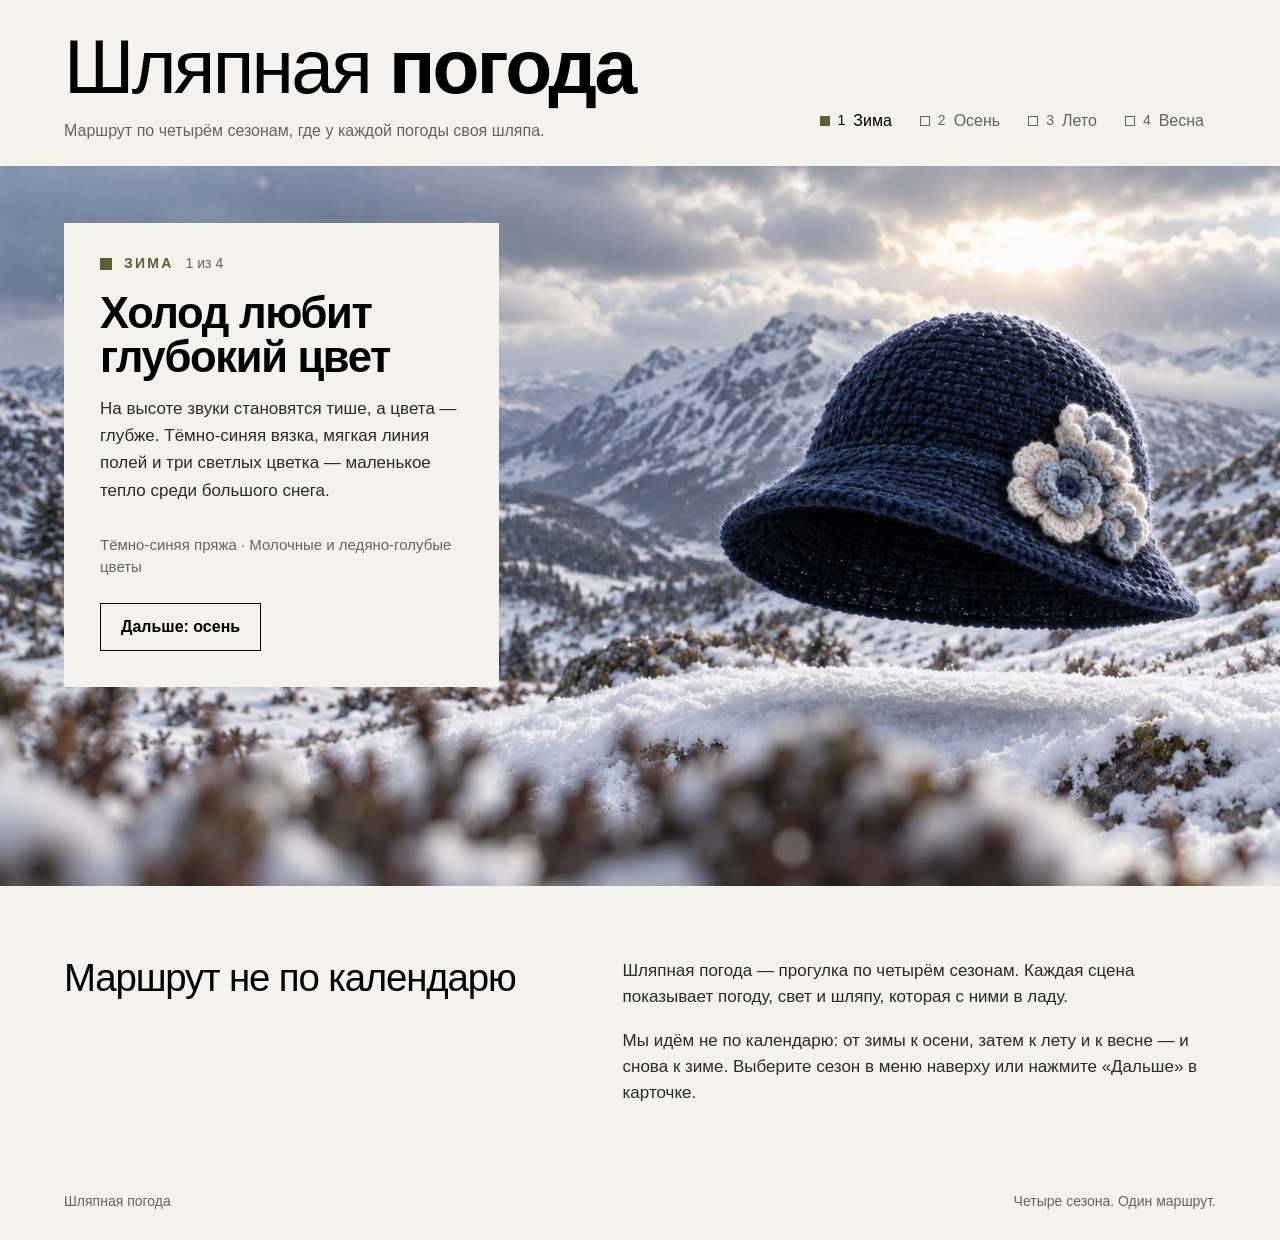
==== index.html @ 4c8f208e "Build island-inspired static hat season experience" ====
<!doctype html>
<html lang='ru'>
<head>
  <meta charset='utf-8'>
  <meta name='viewport' content='width=device-width, initial-scale=1'>
  <title>Шляпная погода</title>
  <meta name='description' content='Шляпная погода — визуальный маршрут по четырём сезонам, где у каждой погоды своя шляпа.'>
  <link rel='stylesheet' href='styles.css'>
  <script src='app.js'></script>
</head>
<body>
  <a class='skip' href='#scenes'>Перейти к сезонам</a>

  <header class='mast'>
    <div class='mast__brand'>
      <h1 class='wordmark'><span class='wordmark__light'>Шляпная</span> <span class='wordmark__bold'>погода</span></h1>
      <p class='mast__lede'>Маршрут по четырём сезонам, где у каждой погоды своя шляпа.</p>
    </div>
    <nav class='route' aria-label='Сезоны маршрута'>
      <ol>
        <li><a href='#winter' aria-current='true'><span class='route__n'>1</span> <span class='route__name'>Зима</span></a></li>
        <li><a href='#autumn'><span class='route__n'>2</span> <span class='route__name'>Осень</span></a></li>
        <li><a href='#summer'><span class='route__n'>3</span> <span class='route__name'>Лето</span></a></li>
        <li><a href='#spring'><span class='route__n'>4</span> <span class='route__name'>Весна</span></a></li>
      </ol>
    </nav>
  </header>

  <main>
    <div id='scenes' class='scenes' tabindex='-1'>
      <section class='season is-active' id='winter' aria-labelledby='winter-title'>
        <div class='season__media'>
          <img src='assets/keyframes/winter-v5.png' width='1672' height='941' fetchpriority='high' decoding='async' alt='Тёмно-синяя вязаная шляпа-клош с молочными и голубыми цветами парит над заснеженным хребтом; справа сквозь облака пробивается свет.'>
        </div>
        <div class='card'>
          <p class='card__step'><span class='card__name'>Зима</span> <span class='card__count'>1 из 4</span></p>
          <h2 id='winter-title'>Холод любит глубокий цвет</h2>
          <p class='card__text'>На высоте звуки становятся тише, а цвета — глубже. Тёмно-синяя вязка, мягкая линия полей и три светлых цветка — маленькое тепло среди большого снега.</p>
          <p class='card__note'>Тёмно-синяя пряжа · Молочные и ледяно-голубые цветы</p>
          <a class='next' href='#autumn'>Дальше: осень</a>
        </div>
      </section>

      <section class='season' id='autumn' aria-labelledby='autumn-title'>
        <div class='season__media'>
          <img src='assets/keyframes/autumn-v5.png' width='1672' height='941' decoding='async' alt='Кирпично-красный фетровый клош парит над осенним лугом в тёплом боковом свете; ниже лежит лесистая долина.'>
        </div>
        <div class='card'>
          <p class='card__step'><span class='card__name'>Осень</span> <span class='card__count'>2 из 4</span></p>
          <h2 id='autumn-title'>Осень держит тепло</h2>
          <p class='card__text'>В долине пахнет сухой травой, и день хочется продлить ещё на одну прогулку. Кирпично-красный фетр, короткий бант и мягкая тень под полями — в цвет уходящего солнца.</p>
          <p class='card__note'>Кирпично-красный фетр · Складной бант</p>
          <a class='next' href='#summer'>Дальше: лето</a>
        </div>
      </section>

      <section class='season' id='summer' aria-labelledby='summer-title'>
        <div class='season__media'>
          <img src='assets/keyframes/summer-v5.png' width='1672' height='941' decoding='async' alt='Светлая соломенная шляпа с песочной лентой парит над песчаным берегом озера в солнечный день.'>
        </div>
        <div class='card'>
          <p class='card__step'><span class='card__name'>Лето</span> <span class='card__count'>3 из 4</span></p>
          <h2 id='summer-title'>Полдень у воды</h2>
          <p class='card__text'>Тёплый песок под ногами, озеро перед глазами и целый день без планов. Светлая соломка пропускает солнце, широкие поля оставляют немного тени, а льняная лента повторяет цвет берега.</p>
          <p class='card__note'>Светлая соломка · Льняная лента цвета песка</p>
          <a class='next' href='#spring'>Дальше: весна</a>
        </div>
      </section>

      <section class='season' id='spring' aria-labelledby='spring-title'>
        <div class='season__media'>
          <img src='assets/keyframes/spring-v5.png' width='1672' height='941' decoding='async' alt='Сизо-голубая панама с цветочным рисунком и бантом парит над травой; справа вверху цветущие ветки, вдали туманная горная долина.'>
        </div>
        <div class='card'>
          <p class='card__step'><span class='card__name'>Весна</span> <span class='card__count'>4 из 4</span></p>
          <h2 id='spring-title'>Весна ещё прохладна</h2>
          <p class='card__text'>Сад уже расцвёл, но утро ещё хранит горный холод. Приглушённый голубой, мелкие цветы и мягкие складки банта — настроение первых прогулок без спешки.</p>
          <p class='card__note'>Голубая ткань с цветочным рисунком · Бронзовая пуговица</p>
          <a class='next' href='#winter'>Дальше: снова зима</a>
        </div>
      </section>
    </div>
    <p id='season-status' class='visually-hidden' role='status' aria-live='polite'></p>

    <section class='about' aria-labelledby='about-title'>
      <h2 id='about-title'>Маршрут не по календарю</h2>
      <div class='about__body'>
        <p>Шляпная погода — прогулка по четырём сезонам. Каждая сцена показывает погоду, свет и шляпу, которая с ними в ладу.</p>
        <p>Мы идём не по календарю: от зимы к осени, затем к лету и к весне — и снова к зиме. Выберите сезон в меню наверху или нажмите «Дальше» в карточке.</p>
      </div>
    </section>
  </main>

  <footer class='colophon'>
    <p>Шляпная погода</p>
    <p>Четыре сезона. Один маршрут.</p>
  </footer>
</body>
</html>
---- styles.css ----
*, *::before, *::after { box-sizing: border-box; }

:root {
  --paper: #f4f2ec;
  --ink: #000;
  --text: #2b2b26;
  --muted: #66655a;
  --olive: #5b6038;
  --rule: rgba(0, 0, 0, .16);
  --pad: 5vw;
  --fade: 220ms;
  --ease-out: cubic-bezier(.23, 1, .32, 1);
}

html { -webkit-text-size-adjust: 100%; text-size-adjust: 100%; }

body {
  margin: 0;
  background: var(--paper);
  color: var(--text);
  font-family: 'Helvetica Neue', Helvetica, Arial, sans-serif;
  font-size: 17px;
  line-height: 1.55;
  -webkit-font-smoothing: antialiased;
}

h1, h2, p, ol { margin: 0; }
img { display: block; max-width: 100%; }
a { color: inherit; }
:focus-visible { outline: 2px solid var(--ink); outline-offset: 3px; }

.visually-hidden {
  position: absolute;
  width: 1px;
  height: 1px;
  margin: -1px;
  padding: 0;
  overflow: hidden;
  clip: rect(0 0 0 0);
  white-space: nowrap;
  border: 0;
}

.skip {
  position: absolute;
  top: 8px;
  left: var(--pad);
  z-index: 10;
  padding: 12px 16px;
  background: var(--paper);
  color: var(--ink);
  font-size: 16px;
  transform: translateY(-200%);
}
.skip:focus { transform: none; }

/* Шапка: крупный знак слева, маршрут справа */
.mast {
  display: flex;
  justify-content: space-between;
  align-items: flex-end;
  gap: 24px 48px;
  padding: 28px var(--pad) 22px;
}

.wordmark {
  color: var(--ink);
  font-size: clamp(44px, 6vw, 96px);
  font-weight: 300;
  line-height: 1;
  letter-spacing: -.035em;
  white-space: nowrap;
}
.wordmark__bold { font-weight: 700; }

.mast__lede { margin-top: 14px; color: var(--muted); font-size: 16px; }

.route ol { display: flex; gap: 4px; padding: 0; list-style: none; }

.route a {
  display: flex;
  align-items: center;
  gap: 8px;
  min-height: 44px;
  padding: 10px 12px;
  color: var(--muted);
  font-size: 16px;
  text-decoration: none;
  transition: color 160ms ease;
}
.route a::before {
  content: '';
  flex: none;
  width: 10px;
  height: 10px;
  border: 1px solid currentColor;
}
.route__n { font-size: 14px; font-variant-numeric: tabular-nums; }
.route a[aria-current] { color: var(--ink); }
.route a[aria-current]::before { background: var(--olive); border-color: var(--olive); }

@media (hover: hover) and (pointer: fine) {
  .route a:hover { color: var(--ink); }
}

/* Сцены: чистые фотографии без фильтров */
.scenes:focus { outline: none; }

.season { position: relative; background: var(--paper); }

.season__media {
  aspect-ratio: 1672 / 941;
  overflow: hidden;
  background: #dcd9d0;
}
.season__media img {
  width: 100%;
  height: 100%;
  object-fit: cover;
  object-position: 100% 50%;
}

/* С JS сезоны лежат в одной ячейке: новый проявляется поверх старого */
.js .scenes { display: grid; }
.js .season {
  grid-area: 1 / 1;
  opacity: 0;
  visibility: hidden;
  pointer-events: none;
}
.js .season.is-active {
  z-index: 1;
  opacity: 1;
  visibility: visible;
  pointer-events: auto;
}
.js .scenes.is-ready .season {
  transition: opacity 0s linear var(--fade), visibility 0s linear var(--fade);
}
.js .scenes.is-ready .season.is-active {
  transition: opacity var(--fade) var(--ease-out), visibility 0s;
}

/* Карточка главы */
.card { background: var(--paper); padding: 32px 36px 36px; }

.card__step {
  display: flex;
  align-items: center;
  gap: 12px;
  color: var(--olive);
  font-size: 14px;
  line-height: 1.2;
}
.card__step::before {
  content: '';
  flex: none;
  width: 12px;
  height: 12px;
  background: var(--olive);
}
.card__name { font-weight: 700; letter-spacing: .16em; text-transform: uppercase; }
.card__count { color: var(--muted); font-variant-numeric: tabular-nums; }

.card h2 {
  margin: 20px 0 16px;
  color: var(--ink);
  font-size: clamp(34px, 3.4vw, 56px);
  font-weight: 700;
  line-height: 1;
  letter-spacing: -.03em;
  text-wrap: balance;
}

.card__text { max-width: 36em; line-height: 1.6; hyphens: auto; }

.card__note {
  margin-top: 16px;
  padding-top: 14px;
  color: var(--muted);
  font-size: 15px;
  line-height: 1.5;
}

.next {
  display: inline-flex;
  align-items: center;
  min-height: 48px;
  margin-top: 24px;
  padding: 12px 20px;
  border: 1.5px solid var(--ink);
  color: var(--ink);
  font-size: 16px;
  font-weight: 700;
  line-height: 1.2;
  text-decoration: none;
  transition: background-color 160ms ease, color 160ms ease, transform 160ms var(--ease-out);
}
.next:active { transform: scale(.98); }

@media (hover: hover) and (pointer: fine) {
  .next:hover { background: var(--ink); color: var(--paper); }
}

/* Десктоп: карточка слева над пейзажем, шляпа справа свободна */
@media (min-width: 1200px) {
  .card {
    position: absolute;
    top: clamp(24px, 4.5vw, 64px);
    left: var(--pad);
    width: min(34%, 470px);
  }
}

/* О маршруте и колофон */
.about {
  display: grid;
  grid-template-columns: minmax(0, 5fr) minmax(0, 6fr);
  gap: 20px 64px;
  padding: 72px var(--pad) 64px;
}
.about h2 {
  color: var(--ink);
  font-size: clamp(30px, 3vw, 48px);
  font-weight: 300;
  line-height: 1.05;
  letter-spacing: -.03em;
}
.about__body { max-width: 36em; }
.about__body p + p { margin-top: 1em; }

.colophon {
  display: flex;
  flex-wrap: wrap;
  justify-content: space-between;
  gap: 6px 24px;
  padding: 20px var(--pad) 28px;
  color: var(--muted);
  font-size: 14px;
}

@media (max-width: 1099px) {
  .mast { flex-direction: column; align-items: flex-start; }
  .route { margin-left: -12px; }
}

/* Телефон: кадр 4:3 прижат вправо, шляпа целиком; текст ниже */
@media (max-width: 699px) {
  :root { --pad: 20px; }

  .mast { align-items: stretch; gap: 20px; padding: 20px var(--pad) 12px; }
  .wordmark { font-size: clamp(44px, 14vw, 60px); white-space: normal; }
  .wordmark__light, .wordmark__bold { display: block; }

  .route { margin-left: 0; }
  .route ol { display: grid; grid-template-columns: repeat(4, minmax(0, 1fr)); gap: 0; }
  .route a {
    flex-direction: column;
    align-items: flex-start;
    gap: 2px;
    padding: 10px 4px 8px 0;
    border-top: 3px solid transparent;
  }
  .route a::before { display: none; }
  .route a[aria-current] { border-top-color: var(--olive); }

  .season__media { aspect-ratio: 4 / 3; }
  .card { padding: 24px var(--pad) 36px; }
  .card h2 { font-size: clamp(32px, 9vw, 40px); }

  .about { grid-template-columns: 1fr; padding: 48px var(--pad) 40px; }
  .colophon { flex-direction: column; }
}

@media (prefers-reduced-motion: reduce) {
  *, *::before, *::after {
    transition-duration: 0s !important;
    transition-delay: 0s !important;
  }
}
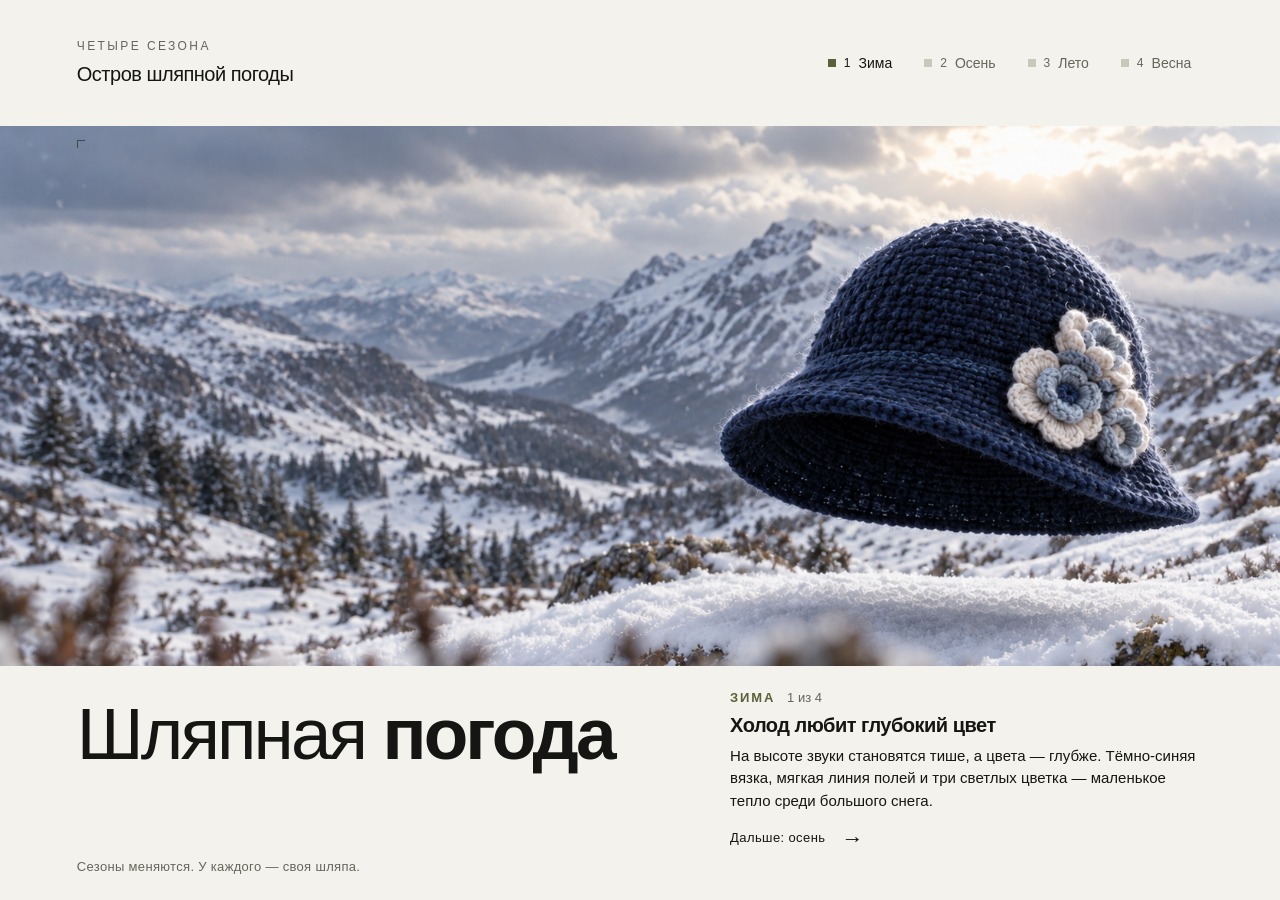
==== commit f074a930: "Fit season scene into island-style three-band composition" ====
--- a/index.html
+++ b/index.html
@@ -12,9 +12,9 @@
   <a class='skip' href='#scenes'>Перейти к сезонам</a>
 
   <header class='mast'>
-    <div class='mast__brand'>
-      <h1 class='wordmark'><span class='wordmark__light'>Шляпная</span> <span class='wordmark__bold'>погода</span></h1>
-      <p class='mast__lede'>Маршрут по четырём сезонам, где у каждой погоды своя шляпа.</p>
+    <div class='mast__edition'>
+      <p class='edition-label'>Четыре сезона</p>
+      <p class='edition-byline'>Остров шляпной погоды</p>
     </div>
     <nav class='route' aria-label='Сезоны маршрута'>
       <ol>
@@ -26,18 +26,21 @@
     </nav>
   </header>
 
-  <main>
+  <main class='experience'>
+    <h1 class='wordmark'><span class='wordmark__light'>Шляпная</span> <span class='wordmark__bold'>погода</span></h1>
+    <p class='edition-note'>Сезоны меняются. У каждого — своя шляпа.</p>
     <div id='scenes' class='scenes' tabindex='-1'>
       <section class='season is-active' id='winter' aria-labelledby='winter-title'>
         <div class='season__media'>
           <img src='assets/keyframes/winter-v5.png' width='1672' height='941' fetchpriority='high' decoding='async' alt='Тёмно-синяя вязаная шляпа-клош с молочными и голубыми цветами парит над заснеженным хребтом; справа сквозь облака пробивается свет.'>
         </div>
         <div class='card'>
+          <div class='card__copy'>
           <p class='card__step'><span class='card__name'>Зима</span> <span class='card__count'>1 из 4</span></p>
           <h2 id='winter-title'>Холод любит глубокий цвет</h2>
           <p class='card__text'>На высоте звуки становятся тише, а цвета — глубже. Тёмно-синяя вязка, мягкая линия полей и три светлых цветка — маленькое тепло среди большого снега.</p>
-          <p class='card__note'>Тёмно-синяя пряжа · Молочные и ледяно-голубые цветы</p>
           <a class='next' href='#autumn'>Дальше: осень</a>
+          </div>
         </div>
       </section>
 
@@ -46,11 +49,12 @@
           <img src='assets/keyframes/autumn-v5.png' width='1672' height='941' decoding='async' alt='Кирпично-красный фетровый клош парит над осенним лугом в тёплом боковом свете; ниже лежит лесистая долина.'>
         </div>
         <div class='card'>
+          <div class='card__copy'>
           <p class='card__step'><span class='card__name'>Осень</span> <span class='card__count'>2 из 4</span></p>
           <h2 id='autumn-title'>Осень держит тепло</h2>
           <p class='card__text'>В долине пахнет сухой травой, и день хочется продлить ещё на одну прогулку. Кирпично-красный фетр, короткий бант и мягкая тень под полями — в цвет уходящего солнца.</p>
-          <p class='card__note'>Кирпично-красный фетр · Складной бант</p>
           <a class='next' href='#summer'>Дальше: лето</a>
+          </div>
         </div>
       </section>
 
@@ -59,11 +63,12 @@
           <img src='assets/keyframes/summer-v5.png' width='1672' height='941' decoding='async' alt='Светлая соломенная шляпа с песочной лентой парит над песчаным берегом озера в солнечный день.'>
         </div>
         <div class='card'>
+          <div class='card__copy'>
           <p class='card__step'><span class='card__name'>Лето</span> <span class='card__count'>3 из 4</span></p>
           <h2 id='summer-title'>Полдень у воды</h2>
           <p class='card__text'>Тёплый песок под ногами, озеро перед глазами и целый день без планов. Светлая соломка пропускает солнце, широкие поля оставляют немного тени, а льняная лента повторяет цвет берега.</p>
-          <p class='card__note'>Светлая соломка · Льняная лента цвета песка</p>
           <a class='next' href='#spring'>Дальше: весна</a>
+          </div>
         </div>
       </section>
 
@@ -72,28 +77,18 @@
           <img src='assets/keyframes/spring-v5.png' width='1672' height='941' decoding='async' alt='Сизо-голубая панама с цветочным рисунком и бантом парит над травой; справа вверху цветущие ветки, вдали туманная горная долина.'>
         </div>
         <div class='card'>
+          <div class='card__copy'>
           <p class='card__step'><span class='card__name'>Весна</span> <span class='card__count'>4 из 4</span></p>
           <h2 id='spring-title'>Весна ещё прохладна</h2>
           <p class='card__text'>Сад уже расцвёл, но утро ещё хранит горный холод. Приглушённый голубой, мелкие цветы и мягкие складки банта — настроение первых прогулок без спешки.</p>
-          <p class='card__note'>Голубая ткань с цветочным рисунком · Бронзовая пуговица</p>
           <a class='next' href='#winter'>Дальше: снова зима</a>
+          </div>
         </div>
       </section>
     </div>
     <p id='season-status' class='visually-hidden' role='status' aria-live='polite'></p>
 
-    <section class='about' aria-labelledby='about-title'>
-      <h2 id='about-title'>Маршрут не по календарю</h2>
-      <div class='about__body'>
-        <p>Шляпная погода — прогулка по четырём сезонам. Каждая сцена показывает погоду, свет и шляпу, которая с ними в ладу.</p>
-        <p>Мы идём не по календарю: от зимы к осени, затем к лету и к весне — и снова к зиме. Выберите сезон в меню наверху или нажмите «Дальше» в карточке.</p>
-      </div>
-    </section>
   </main>
 
-  <footer class='colophon'>
-    <p>Шляпная погода</p>
-    <p>Четыре сезона. Один маршрут.</p>
-  </footer>
 </body>
 </html>
--- a/styles.css
+++ b/styles.css
@@ -1,280 +1,178 @@
 *, *::before, *::after { box-sizing: border-box; }
-
 :root {
   --paper: #f4f2ec;
-  --ink: #000;
-  --text: #2b2b26;
+  --ink: #151613;
   --muted: #66655a;
   --olive: #5b6038;
-  --rule: rgba(0, 0, 0, .16);
-  --pad: 5vw;
+  --pad: 6vw;
+  --mast-height: max(96px, 14svh);
+  --caption-height: max(210px, 26svh);
   --fade: 220ms;
-  --ease-out: cubic-bezier(.23, 1, .32, 1);
 }
-
 html { -webkit-text-size-adjust: 100%; text-size-adjust: 100%; }
-
 body {
   margin: 0;
   background: var(--paper);
-  color: var(--text);
-  font-family: 'Helvetica Neue', Helvetica, Arial, sans-serif;
-  font-size: 17px;
-  line-height: 1.55;
+  color: var(--ink);
+  font: 16px/1.5 'Helvetica Neue', Helvetica, Arial, sans-serif;
   -webkit-font-smoothing: antialiased;
 }
-
 h1, h2, p, ol { margin: 0; }
 img { display: block; max-width: 100%; }
 a { color: inherit; }
-:focus-visible { outline: 2px solid var(--ink); outline-offset: 3px; }
-
+:focus-visible { outline: 2px solid var(--ink); outline-offset: 4px; }
 .visually-hidden {
   position: absolute;
-  width: 1px;
-  height: 1px;
-  margin: -1px;
-  padding: 0;
+  width: 1px; height: 1px;
+  margin: -1px; padding: 0;
   overflow: hidden;
   clip: rect(0 0 0 0);
-  white-space: nowrap;
-  border: 0;
+  white-space: nowrap; border: 0;
 }
-
 .skip {
-  position: absolute;
-  top: 8px;
-  left: var(--pad);
-  z-index: 10;
-  padding: 12px 16px;
-  background: var(--paper);
-  color: var(--ink);
-  font-size: 16px;
+  position: absolute; top: 8px; left: var(--pad); z-index: 10;
+  padding: 12px 16px; background: var(--paper);
   transform: translateY(-200%);
 }
 .skip:focus { transform: none; }
 
-/* Шапка: крупный знак слева, маршрут справа */
+/* Three bands match the supplied reference: header, image, caption. */
 .mast {
+  min-height: var(--mast-height);
   display: flex;
+  align-items: center;
   justify-content: space-between;
-  align-items: flex-end;
-  gap: 24px 48px;
-  padding: 28px var(--pad) 22px;
+  gap: 24px;
+  padding: 16px var(--pad);
 }
+.edition-label {
+  color: var(--muted);
+  font-size: 12px;
+  letter-spacing: .2em;
+  text-transform: uppercase;
+}
+.edition-byline { margin-top: 4px; font-size: 20px; letter-spacing: -.025em; }
+.route ol { display: flex; gap: 8px; padding: 0; list-style: none; }
+.route a {
+  display: flex; align-items: center; gap: 8px;
+  min-height: 44px; padding: 10px 12px;
+  color: var(--muted); font-size: 14px; text-decoration: none;
+}
+.route a::before { content: ''; width: 8px; height: 8px; flex: none; background: #c9c8bd; }
+.route__n { font-size: 12px; font-variant-numeric: tabular-nums; }
+.route a[aria-current] { color: var(--ink); }
+.route a[aria-current]::before { background: var(--olive); }
 
+.experience { position: relative; }
 .wordmark {
+  position: absolute;
+  left: var(--pad);
+  bottom: calc(var(--caption-height) - 32px);
+  z-index: 2;
+  transform: translateY(100%);
+  max-width: 51%;
   color: var(--ink);
-  font-size: clamp(44px, 6vw, 96px);
+  font-size: clamp(48px, 5.7vw, 120px);
   font-weight: 300;
   line-height: 1;
-  letter-spacing: -.035em;
+  letter-spacing: -.04em;
   white-space: nowrap;
 }
 .wordmark__bold { font-weight: 700; }
-
-.mast__lede { margin-top: 14px; color: var(--muted); font-size: 16px; }
-
-.route ol { display: flex; gap: 4px; padding: 0; list-style: none; }
-
-.route a {
-  display: flex;
-  align-items: center;
-  gap: 8px;
-  min-height: 44px;
-  padding: 10px 12px;
-  color: var(--muted);
-  font-size: 16px;
-  text-decoration: none;
-  transition: color 160ms ease;
+.edition-note {
+  position: absolute; left: var(--pad); bottom: 24px; z-index: 2;
+  color: var(--muted); font-size: 13px; letter-spacing: .025em;
 }
-.route a::before {
-  content: '';
-  flex: none;
-  width: 10px;
-  height: 10px;
-  border: 1px solid currentColor;
-}
-.route__n { font-size: 14px; font-variant-numeric: tabular-nums; }
-.route a[aria-current] { color: var(--ink); }
-.route a[aria-current]::before { background: var(--olive); border-color: var(--olive); }
-
-@media (hover: hover) and (pointer: fine) {
-  .route a:hover { color: var(--ink); }
-}
-
-/* Сцены: чистые фотографии без фильтров */
 .scenes:focus { outline: none; }
-
-.season { position: relative; background: var(--paper); }
-
+.season { background: var(--paper); }
 .season__media {
-  aspect-ratio: 1672 / 941;
+  position: relative;
+  height: max(280px, calc(100svh - var(--mast-height) - var(--caption-height)));
   overflow: hidden;
   background: #dcd9d0;
 }
 .season__media img {
-  width: 100%;
-  height: 100%;
-  object-fit: cover;
+  width: 100%; height: 100%; object-fit: cover;
   object-position: 100% 50%;
 }
+#winter .season__media img { object-position: 100% 30%; }
+#autumn .season__media img { object-position: 100% 25%; }
+#summer .season__media img { object-position: 100% 55%; }
 
-/* С JS сезоны лежат в одной ячейке: новый проявляется поверх старого */
+/* Viewfinder marks stay away from the product. */
+.season__media::before, .season__media::after {
+  content: ''; position: absolute; width: 8px; height: 8px;
+  pointer-events: none; opacity: .55; border: solid var(--ink);
+}
+.season__media::before { top: 14px; left: var(--pad); border-width: 1px 0 0 1px; }
+.season__media::after { bottom: 14px; right: var(--pad); border-width: 0 1px 1px 0; }
 .js .scenes { display: grid; }
-.js .season {
-  grid-area: 1 / 1;
-  opacity: 0;
-  visibility: hidden;
-  pointer-events: none;
-}
-.js .season.is-active {
-  z-index: 1;
-  opacity: 1;
-  visibility: visible;
-  pointer-events: auto;
-}
+.js .season { grid-area: 1 / 1; opacity: 0; visibility: hidden; pointer-events: none; }
+.js .season.is-active { z-index: 1; opacity: 1; visibility: visible; pointer-events: auto; }
 .js .scenes.is-ready .season {
   transition: opacity 0s linear var(--fade), visibility 0s linear var(--fade);
 }
-.js .scenes.is-ready .season.is-active {
-  transition: opacity var(--fade) var(--ease-out), visibility 0s;
+.js .scenes.is-ready .season.is-active { transition: opacity var(--fade) ease-out, visibility 0s; }
+
+.card {
+  min-height: var(--caption-height);
+  display: grid; grid-template-columns: 58% 1fr;
+  padding: 22px var(--pad) 12px;
+  background: var(--paper);
+}
+.card__copy { grid-column: 2; min-width: 0; }
+.card__step { display: flex; align-items: baseline; gap: 12px; font-size: 13px; }
+.card__name { font-weight: 700; color: var(--olive); letter-spacing: .14em; text-transform: uppercase; }
+.card__count { color: var(--muted); font-variant-numeric: tabular-nums; }
+.card h2 { margin: 5px 0 8px; font-size: 20px; line-height: 1.2; letter-spacing: -.025em; scroll-margin: 20px; }
+.card__text { font-size: 15px; line-height: 1.5; max-width: 42em; }
+.next {
+  display: inline-flex; align-items: center; gap: 16px;
+  min-height: 44px; margin-top: 4px;
+  color: var(--ink); font-size: 13px;
+  text-decoration: none; letter-spacing: .03em;
+}
+.next::after { content: '→'; font-size: 22px; }
+@media (hover: hover) and (pointer: fine) {
+  .route a:hover, .next:hover { color: var(--olive); }
 }
 
-/* Карточка главы */
-.card { background: var(--paper); padding: 32px 36px 36px; }
-
-.card__step {
-  display: flex;
-  align-items: center;
-  gap: 12px;
-  color: var(--olive);
-  font-size: 14px;
-  line-height: 1.2;
+/* All chapters remain readable in a normal document without JavaScript. */
+html:not(.js) .wordmark { position: static; transform: none; margin: 20px var(--pad); }
+html:not(.js) .edition-note { position: static; margin: 16px var(--pad); }
+@media (max-width: 1099px) {
+  :root { --caption-height: max(250px, 30svh); }
+  .wordmark { font-size: clamp(44px, 5.7vw, 68px); max-width: 48%; white-space: normal; }
+  .wordmark__light, .wordmark__bold { display: block; }
+  .card { grid-template-columns: 52% 1fr; }
+  .card__text { font-size: 14px; }
 }
-.card__step::before {
-  content: '';
-  flex: none;
-  width: 12px;
-  height: 12px;
-  background: var(--olive);
+@media (max-width: 699px) {
+  :root { --pad: 20px; --mast-height: auto; --caption-height: auto; }
+  .mast { align-items: flex-start; flex-direction: column; gap: 12px; padding: 20px var(--pad) 12px; }
+  .edition-label { font-size: 11px; }
+  .edition-byline { font-size: 17px; }
+  .route { width: 100%; }
+  .route ol { display: grid; grid-template-columns: repeat(4, 1fr); gap: 0; }
+  .route a { padding: 10px 2px 10px 0; gap: 5px; }
+  .route a::before { display: none; }
+  .route a[aria-current] { color: var(--olive); font-weight: 700; }
+  .experience { display: flex; flex-direction: column; }
+  .scenes { order: 0; }
+  .wordmark {
+    position: static; order: 1; transform: none;
+    max-width: none; margin: 0 var(--pad) 10px;
+    font-size: clamp(38px, 10vw, 64px); white-space: normal;
+  }
+  .wordmark__light, .wordmark__bold { display: inline; }
+  .edition-note { position: static; order: 2; margin: 0 var(--pad) 24px; font-size: 12px; }
+  .season__media { height: auto; aspect-ratio: 4 / 3; }
+  .season__media img { object-position: 100% 50% !important; }
+  .card { display: block; min-height: 0; padding: 20px var(--pad) 12px; }
+  .card h2 { font-size: 22px; }
+  .card__text { font-size: 16px; }
+  .next { margin-top: 8px; font-size: 14px; }
 }
-.card__name { font-weight: 700; letter-spacing: .16em; text-transform: uppercase; }
-.card__count { color: var(--muted); font-variant-numeric: tabular-nums; }
-
-.card h2 {
-  margin: 20px 0 16px;
-  color: var(--ink);
-  font-size: clamp(34px, 3.4vw, 56px);
-  font-weight: 700;
-  line-height: 1;
-  letter-spacing: -.03em;
-  text-wrap: balance;
+@media (prefers-reduced-motion: reduce) {
+  *, *::before, *::after { transition-duration: 0s !important; transition-delay: 0s !important; }
 }
-
-.card__text { max-width: 36em; line-height: 1.6; hyphens: auto; }
-
-.card__note {
-  margin-top: 16px;
-  padding-top: 14px;
-  color: var(--muted);
-  font-size: 15px;
-  line-height: 1.5;
-}
-
-.next {
-  display: inline-flex;
-  align-items: center;
-  min-height: 48px;
-  margin-top: 24px;
-  padding: 12px 20px;
-  border: 1.5px solid var(--ink);
-  color: var(--ink);
-  font-size: 16px;
-  font-weight: 700;
-  line-height: 1.2;
-  text-decoration: none;
-  transition: background-color 160ms ease, color 160ms ease, transform 160ms var(--ease-out);
-}
-.next:active { transform: scale(.98); }
-
-@media (hover: hover) and (pointer: fine) {
-  .next:hover { background: var(--ink); color: var(--paper); }
-}
-
-/* Десктоп: карточка слева над пейзажем, шляпа справа свободна */
-@media (min-width: 1200px) {
-  .card {
-    position: absolute;
-    top: clamp(24px, 4.5vw, 64px);
-    left: var(--pad);
-    width: min(34%, 470px);
-  }
-}
-
-/* О маршруте и колофон */
-.about {
-  display: grid;
-  grid-template-columns: minmax(0, 5fr) minmax(0, 6fr);
-  gap: 20px 64px;
-  padding: 72px var(--pad) 64px;
-}
-.about h2 {
-  color: var(--ink);
-  font-size: clamp(30px, 3vw, 48px);
-  font-weight: 300;
-  line-height: 1.05;
-  letter-spacing: -.03em;
-}
-.about__body { max-width: 36em; }
-.about__body p + p { margin-top: 1em; }
-
-.colophon {
-  display: flex;
-  flex-wrap: wrap;
-  justify-content: space-between;
-  gap: 6px 24px;
-  padding: 20px var(--pad) 28px;
-  color: var(--muted);
-  font-size: 14px;
-}
-
-@media (max-width: 1099px) {
-  .mast { flex-direction: column; align-items: flex-start; }
-  .route { margin-left: -12px; }
-}
-
-/* Телефон: кадр 4:3 прижат вправо, шляпа целиком; текст ниже */
-@media (max-width: 699px) {
-  :root { --pad: 20px; }
-
-  .mast { align-items: stretch; gap: 20px; padding: 20px var(--pad) 12px; }
-  .wordmark { font-size: clamp(44px, 14vw, 60px); white-space: normal; }
-  .wordmark__light, .wordmark__bold { display: block; }
-
-  .route { margin-left: 0; }
-  .route ol { display: grid; grid-template-columns: repeat(4, minmax(0, 1fr)); gap: 0; }
-  .route a {
-    flex-direction: column;
-    align-items: flex-start;
-    gap: 2px;
-    padding: 10px 4px 8px 0;
-    border-top: 3px solid transparent;
-  }
-  .route a::before { display: none; }
-  .route a[aria-current] { border-top-color: var(--olive); }
-
-  .season__media { aspect-ratio: 4 / 3; }
-  .card { padding: 24px var(--pad) 36px; }
-  .card h2 { font-size: clamp(32px, 9vw, 40px); }
-
-  .about { grid-template-columns: 1fr; padding: 48px var(--pad) 40px; }
-  .colophon { flex-direction: column; }
-}
-
-@media (prefers-reduced-motion: reduce) {
-  *, *::before, *::after {
-    transition-duration: 0s !important;
-    transition-delay: 0s !important;
-  }
-}
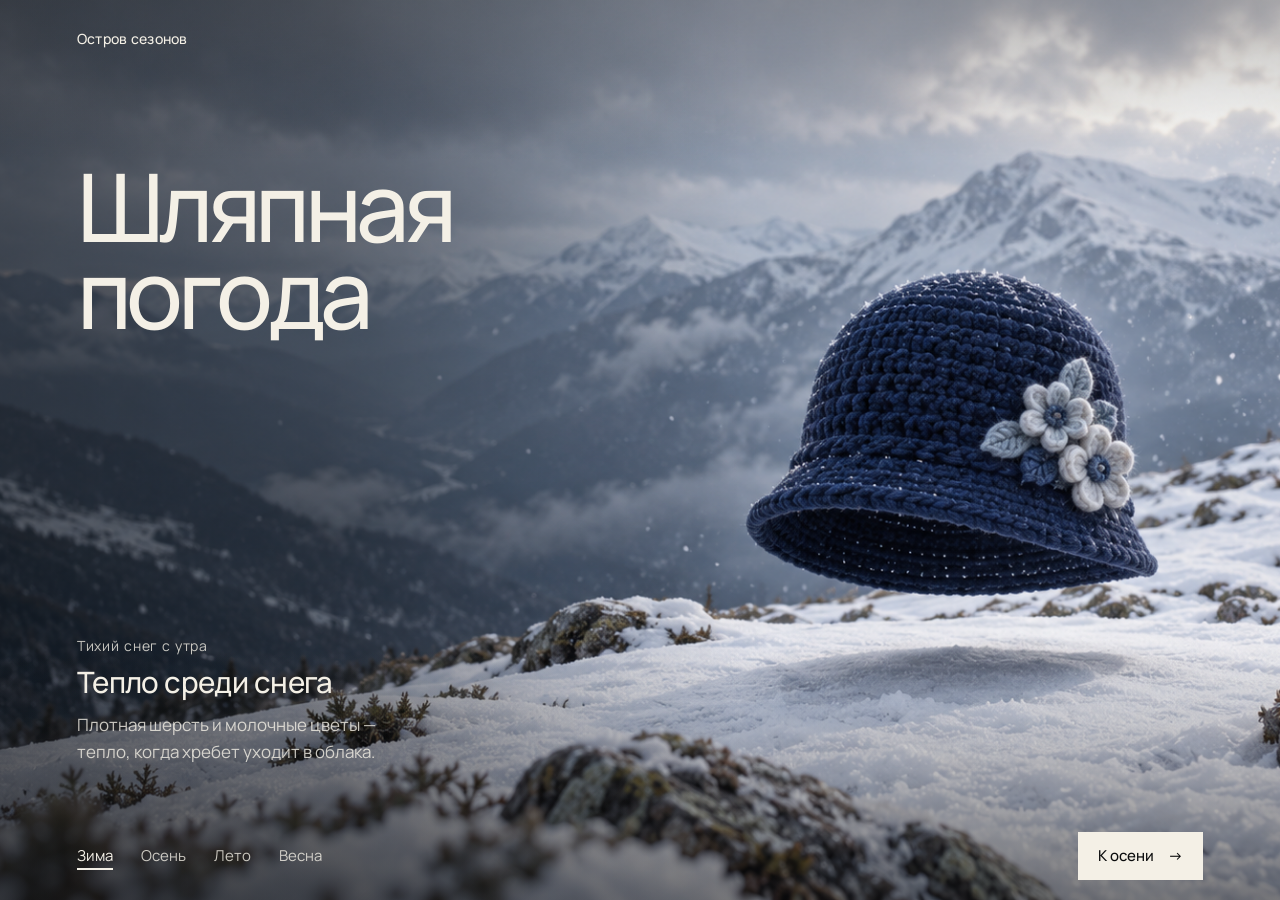
==== commit e7e1843a: "Rebuild seasonal presentation as immersive full-screen scenes" ====
--- a/index.html
+++ b/index.html
@@ -1,94 +1,79 @@
 <!doctype html>
 <html lang='ru'>
 <head>
-  <meta charset='utf-8'>
-  <meta name='viewport' content='width=device-width, initial-scale=1'>
-  <title>Шляпная погода</title>
-  <meta name='description' content='Шляпная погода — визуальный маршрут по четырём сезонам, где у каждой погоды своя шляпа.'>
-  <link rel='stylesheet' href='styles.css'>
-  <script src='app.js'></script>
+<meta charset='utf-8'>
+<meta name='viewport' content='width=device-width, initial-scale=1, viewport-fit=cover'>
+<title>Шляпная погода</title>
+<meta name='description' content='Горный остров, четыре сезона и своя шляпа к каждой погоде.'>
+<meta name='theme-color' content='#0b0c0d'>
+<link rel='preload' href='assets/fonts/manrope-medium.ttf' as='font' type='font/ttf' crossorigin>
+<link rel='stylesheet' href='styles.css'>
+<script>document.documentElement.classList.add('js')</script>
+<script src='app.js' defer></script>
 </head>
 <body>
-  <a class='skip' href='#scenes'>Перейти к сезонам</a>
-
-  <header class='mast'>
-    <div class='mast__edition'>
-      <p class='edition-label'>Четыре сезона</p>
-      <p class='edition-byline'>Остров шляпной погоды</p>
-    </div>
-    <nav class='route' aria-label='Сезоны маршрута'>
-      <ol>
-        <li><a href='#winter' aria-current='true'><span class='route__n'>1</span> <span class='route__name'>Зима</span></a></li>
-        <li><a href='#autumn'><span class='route__n'>2</span> <span class='route__name'>Осень</span></a></li>
-        <li><a href='#summer'><span class='route__n'>3</span> <span class='route__name'>Лето</span></a></li>
-        <li><a href='#spring'><span class='route__n'>4</span> <span class='route__name'>Весна</span></a></li>
-      </ol>
-    </nav>
+<div class='stage'>
+  <header class='site-top'>
+    <p class='site-top__mark'>Остров сезонов</p>
   </header>
 
-  <main class='experience'>
-    <h1 class='wordmark'><span class='wordmark__light'>Шляпная</span> <span class='wordmark__bold'>погода</span></h1>
-    <p class='edition-note'>Сезоны меняются. У каждого — своя шляпа.</p>
-    <div id='scenes' class='scenes' tabindex='-1'>
-      <section class='season is-active' id='winter' aria-labelledby='winter-title'>
-        <div class='season__media'>
-          <img src='assets/keyframes/winter-v5.png' width='1672' height='941' fetchpriority='high' decoding='async' alt='Тёмно-синяя вязаная шляпа-клош с молочными и голубыми цветами парит над заснеженным хребтом; справа сквозь облака пробивается свет.'>
-        </div>
-        <div class='card'>
-          <div class='card__copy'>
-          <p class='card__step'><span class='card__name'>Зима</span> <span class='card__count'>1 из 4</span></p>
-          <h2 id='winter-title'>Холод любит глубокий цвет</h2>
-          <p class='card__text'>На высоте звуки становятся тише, а цвета — глубже. Тёмно-синяя вязка, мягкая линия полей и три светлых цветка — маленькое тепло среди большого снега.</p>
-          <a class='next' href='#autumn'>Дальше: осень</a>
-          </div>
+  <main class='scenes-wrap'>
+    <h1 class='title'><span>Шляпная</span> <span>погода</span></h1>
+
+    <div class='scenes'>
+      <section class='scene is-active' id='winter' data-season='winter' aria-labelledby='winter-title'>
+        <img class='scene__img' src='assets/keyframes/winter-v6.png' width='1672' height='941' fetchpriority='high' decoding='async' alt='Тёмно-синяя вязаная шапка с молочными цветами над снежным гребнем в пасмурный день'>
+        <div class='scene__shade' aria-hidden='true'></div>
+        <div class='scene__copy'>
+          <p class='scene__mood'>Тихий снег с утра</p>
+          <h2 class='scene__title' id='winter-title'>Тепло среди снега</h2>
+          <p class='scene__text'>Плотная шерсть и молочные цветы — тепло, когда хребет уходит в облака.</p>
         </div>
       </section>
 
-      <section class='season' id='autumn' aria-labelledby='autumn-title'>
-        <div class='season__media'>
-          <img src='assets/keyframes/autumn-v5.png' width='1672' height='941' decoding='async' alt='Кирпично-красный фетровый клош парит над осенним лугом в тёплом боковом свете; ниже лежит лесистая долина.'>
-        </div>
-        <div class='card'>
-          <div class='card__copy'>
-          <p class='card__step'><span class='card__name'>Осень</span> <span class='card__count'>2 из 4</span></p>
-          <h2 id='autumn-title'>Осень держит тепло</h2>
-          <p class='card__text'>В долине пахнет сухой травой, и день хочется продлить ещё на одну прогулку. Кирпично-красный фетр, короткий бант и мягкая тень под полями — в цвет уходящего солнца.</p>
-          <a class='next' href='#summer'>Дальше: лето</a>
-          </div>
+      <section class='scene' id='autumn' data-season='autumn' aria-labelledby='autumn-title'>
+        <img class='scene__img' src='assets/keyframes/autumn-v6.png' width='1672' height='941' decoding='async' alt='Кирпично-красная фетровая шляпа-клош в тихой лесной долине в тёплом боковом свете'>
+        <div class='scene__shade' aria-hidden='true'></div>
+        <div class='scene__copy'>
+          <p class='scene__mood'>Сухой лист и тёплый свет</p>
+          <h2 class='scene__title' id='autumn-title'>В цвет уходящего солнца</h2>
+          <p class='scene__text'>Мягкий красный фетр и короткий бант — в цвет последних тёплых дней.</p>
         </div>
       </section>
 
-      <section class='season' id='summer' aria-labelledby='summer-title'>
-        <div class='season__media'>
-          <img src='assets/keyframes/summer-v5.png' width='1672' height='941' decoding='async' alt='Светлая соломенная шляпа с песочной лентой парит над песчаным берегом озера в солнечный день.'>
-        </div>
-        <div class='card'>
-          <div class='card__copy'>
-          <p class='card__step'><span class='card__name'>Лето</span> <span class='card__count'>3 из 4</span></p>
-          <h2 id='summer-title'>Полдень у воды</h2>
-          <p class='card__text'>Тёплый песок под ногами, озеро перед глазами и целый день без планов. Светлая соломка пропускает солнце, широкие поля оставляют немного тени, а льняная лента повторяет цвет берега.</p>
-          <a class='next' href='#spring'>Дальше: весна</a>
-          </div>
+      <section class='scene' id='summer' data-season='summer' aria-labelledby='summer-title'>
+        <img class='scene__img' src='assets/keyframes/summer-v7.png' width='1672' height='941' decoding='async' alt='Светлая шляпа из рафии с широкими полями и льняной лентой над песчаным берегом спокойного озера'>
+        <div class='scene__shade' aria-hidden='true'></div>
+        <div class='scene__copy'>
+          <p class='scene__mood'>Полдень у тихой воды</p>
+          <h2 class='scene__title' id='summer-title'>На солнечной стороне</h2>
+          <p class='scene__text'>Светлое плетение и льняная лента: тень на лице, пока песок горячий.</p>
         </div>
       </section>
 
-      <section class='season' id='spring' aria-labelledby='spring-title'>
-        <div class='season__media'>
-          <img src='assets/keyframes/spring-v5.png' width='1672' height='941' decoding='async' alt='Сизо-голубая панама с цветочным рисунком и бантом парит над травой; справа вверху цветущие ветки, вдали туманная горная долина.'>
-        </div>
-        <div class='card'>
-          <div class='card__copy'>
-          <p class='card__step'><span class='card__name'>Весна</span> <span class='card__count'>4 из 4</span></p>
-          <h2 id='spring-title'>Весна ещё прохладна</h2>
-          <p class='card__text'>Сад уже расцвёл, но утро ещё хранит горный холод. Приглушённый голубой, мелкие цветы и мягкие складки банта — настроение первых прогулок без спешки.</p>
-          <a class='next' href='#winter'>Дальше: снова зима</a>
-          </div>
+      <section class='scene' id='spring' data-season='spring' aria-labelledby='spring-title'>
+        <img class='scene__img' src='assets/keyframes/spring-v6.png' width='1672' height='941' decoding='async' alt='Серо-голубая хлопковая панама в мелкий цветок под редкой сакурой над туманной долиной'>
+        <div class='scene__shade' aria-hidden='true'></div>
+        <div class='scene__copy'>
+          <p class='scene__mood'>Туман над долиной</p>
+          <h2 class='scene__title' id='spring-title'>Цветы и прохладный воздух</h2>
+          <p class='scene__text'>Прохладный хлопок в мелкий цветок — для первых тёплых дней под сакурой.</p>
         </div>
       </section>
     </div>
-    <p id='season-status' class='visually-hidden' role='status' aria-live='polite'></p>
-
   </main>
 
+  <nav class='season-nav' aria-label='Сезоны'>
+    <ul class='season-nav__list'>
+      <li><a class='season-nav__link' href='#winter'>Зима</a></li>
+      <li><a class='season-nav__link' href='#autumn'>Осень</a></li>
+      <li><a class='season-nav__link' href='#summer'>Лето</a></li>
+      <li><a class='season-nav__link' href='#spring'>Весна</a></li>
+    </ul>
+    <button class='next' type='button'><span class='sr-only'>Следующий сезон: </span><span class='next__label'>К осени</span><span class='next__arrow' aria-hidden='true'>→</span></button>
+  </nav>
+
+  <p class='sr-only status' role='status' aria-live='polite' aria-atomic='true'></p>
+</div>
 </body>
 </html>
--- a/styles.css
+++ b/styles.css
@@ -1,178 +1,423 @@
-*, *::before, *::after { box-sizing: border-box; }
+@font-face {
+  font-family: 'Manrope';
+  src: url('assets/fonts/manrope-regular.ttf') format('truetype');
+  font-weight: 400;
+  font-style: normal;
+  font-display: swap;
+}
+
+@font-face {
+  font-family: 'Manrope';
+  src: url('assets/fonts/manrope-medium.ttf') format('truetype');
+  font-weight: 500;
+  font-style: normal;
+  font-display: swap;
+}
+
 :root {
-  --paper: #f4f2ec;
-  --ink: #151613;
-  --muted: #66655a;
-  --olive: #5b6038;
-  --pad: 6vw;
-  --mast-height: max(96px, 14svh);
-  --caption-height: max(210px, 26svh);
-  --fade: 220ms;
-}
-html { -webkit-text-size-adjust: 100%; text-size-adjust: 100%; }
+  --ink: 11 12 13;
+  --ivory: #f4f0e6;
+  --muted: rgb(244 240 230 / .8);
+  --pad: clamp(20px, 6vw, 96px);
+  --copy-bottom: clamp(112px, 15vh, 152px);
+  color-scheme: dark;
+}
+
+*,
+*::before,
+*::after {
+  box-sizing: border-box;
+}
+
+html {
+  background: rgb(var(--ink));
+  font-synthesis: none;
+  -webkit-text-size-adjust: 100%;
+}
+
 body {
   margin: 0;
-  background: var(--paper);
-  color: var(--ink);
-  font: 16px/1.5 'Helvetica Neue', Helvetica, Arial, sans-serif;
+  background: rgb(var(--ink));
+  color: var(--ivory);
+  font-family: 'Manrope', 'Segoe UI', Arial, sans-serif;
+  font-weight: 400;
+  font-size: 17px;
+  line-height: 1.5;
   -webkit-font-smoothing: antialiased;
 }
-h1, h2, p, ol { margin: 0; }
-img { display: block; max-width: 100%; }
-a { color: inherit; }
-:focus-visible { outline: 2px solid var(--ink); outline-offset: 4px; }
-.visually-hidden {
-  position: absolute;
-  width: 1px; height: 1px;
-  margin: -1px; padding: 0;
+
+p,
+h1,
+h2,
+ul {
+  margin: 0;
+}
+
+ul {
+  padding: 0;
+  list-style: none;
+}
+
+a,
+button {
+  color: inherit;
+  font: inherit;
+}
+
+:focus-visible {
+  outline: 2px solid var(--ivory);
+  outline-offset: 3px;
+}
+
+.sr-only {
+  position: absolute;
+  width: 1px;
+  height: 1px;
+  margin: -1px;
+  padding: 0;
   overflow: hidden;
   clip: rect(0 0 0 0);
-  white-space: nowrap; border: 0;
-}
-.skip {
-  position: absolute; top: 8px; left: var(--pad); z-index: 10;
-  padding: 12px 16px; background: var(--paper);
-  transform: translateY(-200%);
-}
-.skip:focus { transform: none; }
-
-/* Three bands match the supplied reference: header, image, caption. */
-.mast {
-  min-height: var(--mast-height);
+  white-space: nowrap;
+  border: 0;
+}
+
+/* Stage */
+
+.stage {
+  position: relative;
+  isolation: isolate;
+}
+
+.site-top {
+  position: absolute;
+  z-index: 3;
+  top: 16px;
+  left: var(--pad);
+  right: var(--pad);
   display: flex;
   align-items: center;
   justify-content: space-between;
-  gap: 24px;
-  padding: 16px var(--pad);
-}
-.edition-label {
+  gap: 16px;
+  min-height: 44px;
+  font-size: 14px;
+  letter-spacing: .02em;
   color: var(--muted);
-  font-size: 12px;
-  letter-spacing: .2em;
-  text-transform: uppercase;
-}
-.edition-byline { margin-top: 4px; font-size: 20px; letter-spacing: -.025em; }
-.route ol { display: flex; gap: 8px; padding: 0; list-style: none; }
-.route a {
-  display: flex; align-items: center; gap: 8px;
-  min-height: 44px; padding: 10px 12px;
-  color: var(--muted); font-size: 14px; text-decoration: none;
-}
-.route a::before { content: ''; width: 8px; height: 8px; flex: none; background: #c9c8bd; }
-.route__n { font-size: 12px; font-variant-numeric: tabular-nums; }
-.route a[aria-current] { color: var(--ink); }
-.route a[aria-current]::before { background: var(--olive); }
-
-.experience { position: relative; }
-.wordmark {
-  position: absolute;
+}
+
+.site-top__mark {
+  color: var(--ivory);
+  font-weight: 500;
+}
+
+.title {
+  position: absolute;
+  z-index: 3;
+  top: clamp(92px, 18vh, 176px);
   left: var(--pad);
-  bottom: calc(var(--caption-height) - 32px);
-  z-index: 2;
-  transform: translateY(100%);
-  max-width: 51%;
-  color: var(--ink);
-  font-size: clamp(48px, 5.7vw, 120px);
-  font-weight: 300;
-  line-height: 1;
-  letter-spacing: -.04em;
-  white-space: nowrap;
-}
-.wordmark__bold { font-weight: 700; }
-.edition-note {
-  position: absolute; left: var(--pad); bottom: 24px; z-index: 2;
-  color: var(--muted); font-size: 13px; letter-spacing: .025em;
-}
-.scenes:focus { outline: none; }
-.season { background: var(--paper); }
-.season__media {
+  max-width: 42vw;
+  font-weight: 500;
+  font-size: clamp(52px, min(7.4vw, 13vh), 112px);
+  line-height: .92;
+  letter-spacing: -.058em;
+}
+
+.title span {
+  display: block;
+}
+
+/* Scenes */
+
+.scene {
+  --s: .5;
+  --top: .24;
   position: relative;
-  height: max(280px, calc(100svh - var(--mast-height) - var(--caption-height)));
+  min-height: 100svh;
   overflow: hidden;
-  background: #dcd9d0;
-}
-.season__media img {
-  width: 100%; height: 100%; object-fit: cover;
-  object-position: 100% 50%;
-}
-#winter .season__media img { object-position: 100% 30%; }
-#autumn .season__media img { object-position: 100% 25%; }
-#summer .season__media img { object-position: 100% 55%; }
-
-/* Viewfinder marks stay away from the product. */
-.season__media::before, .season__media::after {
-  content: ''; position: absolute; width: 8px; height: 8px;
-  pointer-events: none; opacity: .55; border: solid var(--ink);
-}
-.season__media::before { top: 14px; left: var(--pad); border-width: 1px 0 0 1px; }
-.season__media::after { bottom: 14px; right: var(--pad); border-width: 0 1px 1px 0; }
-.js .scenes { display: grid; }
-.js .season { grid-area: 1 / 1; opacity: 0; visibility: hidden; pointer-events: none; }
-.js .season.is-active { z-index: 1; opacity: 1; visibility: visible; pointer-events: auto; }
-.js .scenes.is-ready .season {
-  transition: opacity 0s linear var(--fade), visibility 0s linear var(--fade);
-}
-.js .scenes.is-ready .season.is-active { transition: opacity var(--fade) ease-out, visibility 0s; }
-
-.card {
-  min-height: var(--caption-height);
-  display: grid; grid-template-columns: 58% 1fr;
-  padding: 22px var(--pad) 12px;
-  background: var(--paper);
-}
-.card__copy { grid-column: 2; min-width: 0; }
-.card__step { display: flex; align-items: baseline; gap: 12px; font-size: 13px; }
-.card__name { font-weight: 700; color: var(--olive); letter-spacing: .14em; text-transform: uppercase; }
-.card__count { color: var(--muted); font-variant-numeric: tabular-nums; }
-.card h2 { margin: 5px 0 8px; font-size: 20px; line-height: 1.2; letter-spacing: -.025em; scroll-margin: 20px; }
-.card__text { font-size: 15px; line-height: 1.5; max-width: 42em; }
+  background: rgb(var(--ink));
+}
+
+.scene[data-season='autumn'] {
+  --s: .5;
+}
+
+.scene[data-season='summer'] {
+  --s: .64;
+  --top: .36;
+}
+
+.scene[data-season='spring'] {
+  --s: .56;
+  --top: .3;
+}
+
+.scene__img {
+  position: absolute;
+  top: 0;
+  left: 0;
+  display: block;
+  width: 100%;
+  height: 100%;
+  object-fit: cover;
+  object-position: 72% 50%;
+}
+
+.scene.is-unavailable .scene__img { visibility: hidden; }
+
+.scene__shade {
+  position: absolute;
+  inset: 0;
+  pointer-events: none;
+  background:
+    linear-gradient(180deg, rgb(var(--ink) / var(--top)) 0, rgb(var(--ink) / 0) 18%), /* taste-skill-ignore: neutral photo scrim for header contrast */
+    linear-gradient(0deg, rgb(var(--ink) / .5) 0, rgb(var(--ink) / 0) 28%), /* taste-skill-ignore: neutral photo scrim for navigation contrast */
+    linear-gradient(90deg, /* taste-skill-ignore: neutral photo scrim for readable typography */
+      rgb(var(--ink) / var(--s)) 0,
+      rgb(var(--ink) / calc(var(--s) * .72)) 26%,
+      rgb(var(--ink) / calc(var(--s) * .24)) 44%,
+      rgb(var(--ink) / 0) 58%);
+}
+
+.scene__copy {
+  position: absolute;
+  z-index: 1;
+  left: var(--pad);
+  bottom: var(--copy-bottom);
+  width: min(30rem, 42vw);
+}
+
+.scene__mood {
+  font-size: 14px;
+  letter-spacing: .06em;
+  color: var(--muted);
+}
+
+.scene__title {
+  margin-top: 10px;
+  font-weight: 500;
+  font-size: clamp(24px, 2.3vw, 34px);
+  line-height: 1.15;
+  letter-spacing: -.02em;
+}
+
+.scene__text {
+  max-width: 34ch;
+  margin-top: 12px;
+  font-size: 17px;
+  line-height: 1.55;
+  color: var(--muted);
+}
+
+/* Navigation */
+
+.season-nav {
+  position: fixed;
+  z-index: 4;
+  left: var(--pad);
+  right: var(--pad);
+  bottom: calc(20px + env(safe-area-inset-bottom));
+  display: flex;
+  align-items: center;
+  justify-content: space-between;
+  gap: 16px;
+}
+
+.season-nav__list {
+  display: flex;
+  gap: 4px;
+  margin-left: -12px;
+}
+
+.season-nav__link {
+  position: relative;
+  display: inline-flex;
+  align-items: center;
+  justify-content: center;
+  min-width: 44px;
+  min-height: 44px;
+  padding: 0 12px;
+  font-size: 15px;
+  color: var(--muted);
+  text-decoration: none;
+}
+
+.season-nav__link::after {
+  content: '';
+  position: absolute;
+  left: 12px;
+  right: 12px;
+  bottom: 8px;
+  height: 2px;
+  background: currentColor;
+  opacity: 0;
+}
+
+.season-nav__link[aria-current] {
+  color: var(--ivory);
+}
+
+.season-nav__link[aria-current]::after {
+  opacity: 1;
+}
+
 .next {
-  display: inline-flex; align-items: center; gap: 16px;
-  min-height: 44px; margin-top: 4px;
-  color: var(--ink); font-size: 13px;
-  text-decoration: none; letter-spacing: .03em;
-}
-.next::after { content: '→'; font-size: 22px; }
+  display: none;
+  align-items: center;
+  gap: 14px;
+  min-height: 48px;
+  padding: 0 20px;
+  border: 0;
+  border-radius: 0;
+  background: var(--ivory);
+  color: rgb(var(--ink));
+  font-size: 15px;
+  font-weight: 500;
+  cursor: pointer;
+}
+
 @media (hover: hover) and (pointer: fine) {
-  .route a:hover, .next:hover { color: var(--olive); }
-}
-
-/* All chapters remain readable in a normal document without JavaScript. */
-html:not(.js) .wordmark { position: static; transform: none; margin: 20px var(--pad); }
-html:not(.js) .edition-note { position: static; margin: 16px var(--pad); }
-@media (max-width: 1099px) {
-  :root { --caption-height: max(250px, 30svh); }
-  .wordmark { font-size: clamp(44px, 5.7vw, 68px); max-width: 48%; white-space: normal; }
-  .wordmark__light, .wordmark__bold { display: block; }
-  .card { grid-template-columns: 52% 1fr; }
-  .card__text { font-size: 14px; }
-}
-@media (max-width: 699px) {
-  :root { --pad: 20px; --mast-height: auto; --caption-height: auto; }
-  .mast { align-items: flex-start; flex-direction: column; gap: 12px; padding: 20px var(--pad) 12px; }
-  .edition-label { font-size: 11px; }
-  .edition-byline { font-size: 17px; }
-  .route { width: 100%; }
-  .route ol { display: grid; grid-template-columns: repeat(4, 1fr); gap: 0; }
-  .route a { padding: 10px 2px 10px 0; gap: 5px; }
-  .route a::before { display: none; }
-  .route a[aria-current] { color: var(--olive); font-weight: 700; }
-  .experience { display: flex; flex-direction: column; }
-  .scenes { order: 0; }
-  .wordmark {
-    position: static; order: 1; transform: none;
-    max-width: none; margin: 0 var(--pad) 10px;
-    font-size: clamp(38px, 10vw, 64px); white-space: normal;
-  }
-  .wordmark__light, .wordmark__bold { display: inline; }
-  .edition-note { position: static; order: 2; margin: 0 var(--pad) 24px; font-size: 12px; }
-  .season__media { height: auto; aspect-ratio: 4 / 3; }
-  .season__media img { object-position: 100% 50% !important; }
-  .card { display: block; min-height: 0; padding: 20px var(--pad) 12px; }
-  .card h2 { font-size: 22px; }
-  .card__text { font-size: 16px; }
-  .next { margin-top: 8px; font-size: 14px; }
-}
+  .season-nav__link:hover { color: var(--ivory); }
+  .next:hover { background: #fff; color: rgb(var(--ink)); }
+}
+
+/* Enhanced: one pinned scene at a time */
+
+.js .stage {
+  height: 100svh;
+  min-height: 560px;
+  overflow: hidden;
+}
+
+.js .season-nav {
+  position: absolute;
+}
+
+.js.is-ready .next {
+  display: inline-flex;
+}
+
+.js .scene {
+  position: absolute;
+  inset: 0;
+  z-index: 0;
+  min-height: 0;
+  opacity: 0;
+  visibility: hidden;
+  transition: opacity 0s linear 230ms, visibility 0s linear 230ms;
+}
+
+.js .scene.is-active {
+  z-index: 1;
+  opacity: 1;
+  visibility: visible;
+  transition: opacity 220ms ease-out;
+}
+
+.js:not(.is-ready) .scene, .js.is-instant .scene { transition: none; }
+.status.is-error {
+  position: absolute; z-index: 5; left: var(--pad); bottom: 88px;
+  width: min(32rem, calc(100% - var(--pad) * 2)); height: auto;
+  clip: auto; white-space: normal; margin: 0; padding: 12px 16px;
+  background: rgb(var(--ink) / .92); color: var(--ivory); font-size: 15px;
+}
+
+/* If app.js never runs, hash links still reveal their scene */
+.js:not(.is-ready) .scenes:has(.scene:target) .scene {
+  opacity: 0;
+  visibility: hidden;
+}
+
+.js:not(.is-ready) .scenes:has(.scene:target) .scene:target {
+  z-index: 1;
+  opacity: 1;
+  visibility: visible;
+}
+
+/* Portrait and phones: a composed crop around the hat */
+
+@media (max-width: 700px), (max-aspect-ratio: 4/5) {
+  :root {
+    --pad: 20px;
+    --copy-bottom: calc(136px + env(safe-area-inset-bottom));
+  }
+
+  .site-top {
+    top: 8px;
+  }
+
+  .title {
+    top: 64px;
+    max-width: none;
+    font-size: clamp(44px, 14vw, 64px);
+  }
+
+  .scene {
+    min-height: max(100svh, 760px);
+  }
+
+  .scene__img {
+    height: var(--mobile-photo-height);
+    object-position: 86% 50%;
+  }
+
+  .scene { --mobile-photo-height: min(100%, 170vw); }
+  .scene[data-season='summer'] { --mobile-photo-height: min(100%, 160vw); }
+  .scene[data-season='autumn'] .scene__img { object-position: 76% 50%; }
+  .scene[data-season='spring'] .scene__img { object-position: 83% 50%; }
+
+  .scene__shade {
+    background: linear-gradient(180deg, /* taste-skill-ignore: neutral scrim protects mobile text without a separate panel */
+      rgb(var(--ink) / calc(var(--s) * .95)) 0,
+      rgb(var(--ink) / calc(var(--s) * .6)) 16%,
+      rgb(var(--ink) / 0) 26%,
+      rgb(var(--ink) / 0) calc(var(--mobile-photo-height) * .62),
+      rgb(var(--ink) / .86) calc(var(--mobile-photo-height) * .9),
+      rgb(var(--ink)) var(--mobile-photo-height));
+  }
+
+  .scene__copy {
+    right: var(--pad);
+    width: auto;
+  }
+
+  .scene__title {
+    font-size: 22px;
+  }
+
+  .scene__text {
+    font-size: 16px;
+  }
+
+  .season-nav {
+    bottom: calc(12px + env(safe-area-inset-bottom));
+    flex-direction: column;
+    align-items: stretch;
+    gap: 8px;
+  }
+
+  .season-nav__list {
+    justify-content: space-between;
+    margin: 0 -12px;
+  }
+
+  .next {
+    justify-content: space-between;
+  }
+
+  .status.is-error { bottom: calc(124px + env(safe-area-inset-bottom)); }
+
+  .js .stage {
+    height: max(100svh, 760px);
+    min-height: 0;
+  }
+}
+
+@media (max-width: 380px) {
+  .title { top: 60px; }
+}
+
 @media (prefers-reduced-motion: reduce) {
-  *, *::before, *::after { transition-duration: 0s !important; transition-delay: 0s !important; }
-}
+  .js .scene,
+  .js .scene.is-active {
+    transition: none;
+  }
+}
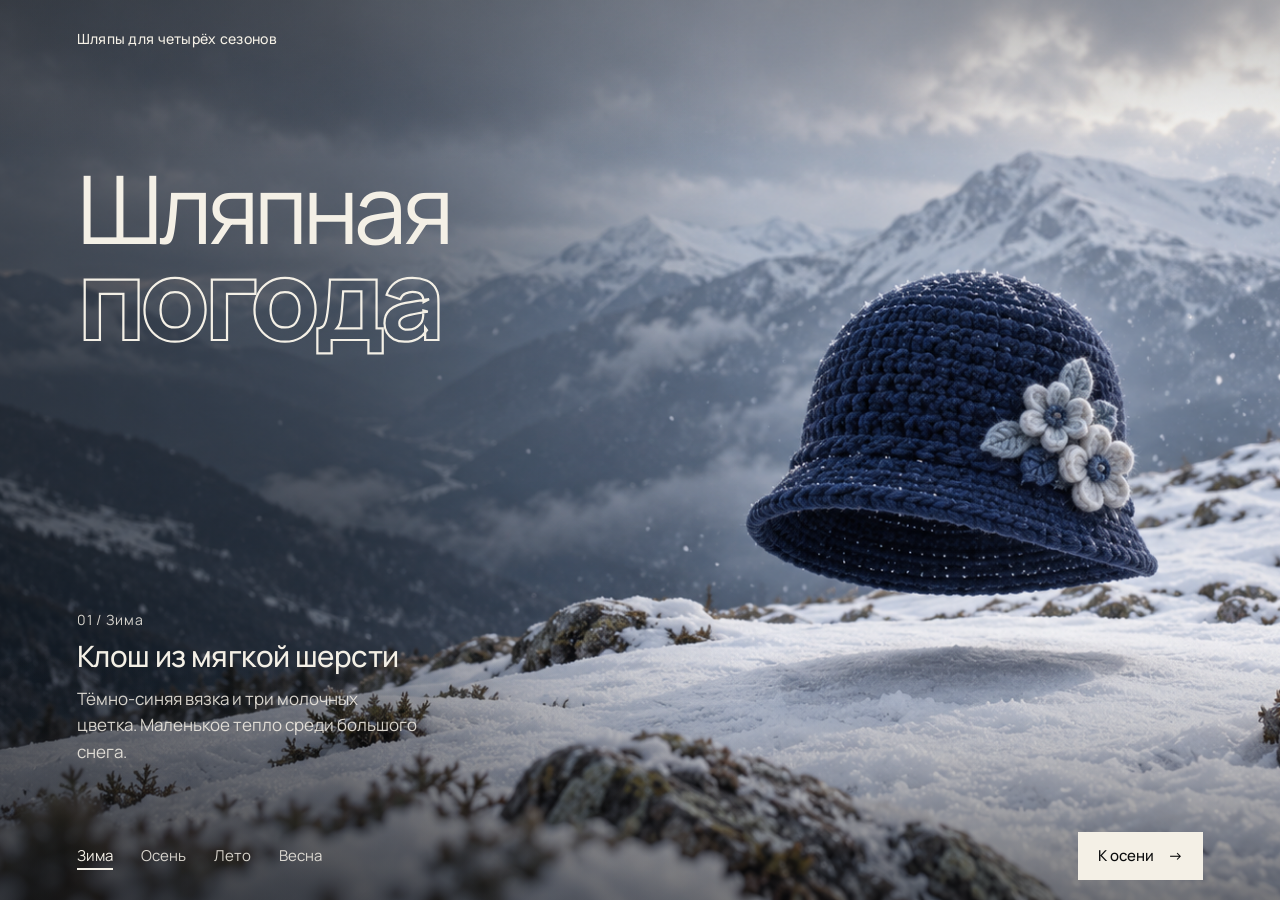
==== commit ceb84fa3: "Give weather wordmark an outlined weight and clarify seasonal copy" ====
--- a/index.html
+++ b/index.html
@@ -6,7 +6,7 @@
 <title>Шляпная погода</title>
 <meta name='description' content='Горный остров, четыре сезона и своя шляпа к каждой погоде.'>
 <meta name='theme-color' content='#0b0c0d'>
-<link rel='preload' href='assets/fonts/manrope-medium.ttf' as='font' type='font/ttf' crossorigin>
+<link rel='preload' href='assets/fonts/manrope-variable.ttf' as='font' type='font/ttf' crossorigin>
 <link rel='stylesheet' href='styles.css'>
 <script>document.documentElement.classList.add('js')</script>
 <script src='app.js' defer></script>
@@ -14,20 +14,20 @@
 <body>
 <div class='stage'>
   <header class='site-top'>
-    <p class='site-top__mark'>Остров сезонов</p>
+    <p class='site-top__mark'>Шляпы для четырёх сезонов</p>
   </header>
 
   <main class='scenes-wrap'>
-    <h1 class='title'><span>Шляпная</span> <span>погода</span></h1>
+    <h1 class='title'><span class='title__name'>Шляпная</span> <span class='title__weather'>погода</span></h1>
 
     <div class='scenes'>
       <section class='scene is-active' id='winter' data-season='winter' aria-labelledby='winter-title'>
         <img class='scene__img' src='assets/keyframes/winter-v6.png' width='1672' height='941' fetchpriority='high' decoding='async' alt='Тёмно-синяя вязаная шапка с молочными цветами над снежным гребнем в пасмурный день'>
         <div class='scene__shade' aria-hidden='true'></div>
         <div class='scene__copy'>
-          <p class='scene__mood'>Тихий снег с утра</p>
-          <h2 class='scene__title' id='winter-title'>Тепло среди снега</h2>
-          <p class='scene__text'>Плотная шерсть и молочные цветы — тепло, когда хребет уходит в облака.</p>
+          <p class='scene__mood'>01 / Зима</p>
+          <h2 class='scene__title' id='winter-title'>Клош из мягкой шерсти</h2>
+          <p class='scene__text'>Тёмно-синяя вязка и три молочных цветка. Маленькое тепло среди большого снега.</p>
         </div>
       </section>
 
@@ -35,9 +35,9 @@
         <img class='scene__img' src='assets/keyframes/autumn-v6.png' width='1672' height='941' decoding='async' alt='Кирпично-красная фетровая шляпа-клош в тихой лесной долине в тёплом боковом свете'>
         <div class='scene__shade' aria-hidden='true'></div>
         <div class='scene__copy'>
-          <p class='scene__mood'>Сухой лист и тёплый свет</p>
-          <h2 class='scene__title' id='autumn-title'>В цвет уходящего солнца</h2>
-          <p class='scene__text'>Мягкий красный фетр и короткий бант — в цвет последних тёплых дней.</p>
+          <p class='scene__mood'>02 / Осень</p>
+          <h2 class='scene__title' id='autumn-title'>Клош из красного фетра</h2>
+          <p class='scene__text'>Мягкая форма, асимметричные поля и аккуратный узел сбоку. Красный в тон осени.</p>
         </div>
       </section>
 
@@ -45,9 +45,9 @@
         <img class='scene__img' src='assets/keyframes/summer-v7.png' width='1672' height='941' decoding='async' alt='Светлая шляпа из рафии с широкими полями и льняной лентой над песчаным берегом спокойного озера'>
         <div class='scene__shade' aria-hidden='true'></div>
         <div class='scene__copy'>
-          <p class='scene__mood'>Полдень у тихой воды</p>
-          <h2 class='scene__title' id='summer-title'>На солнечной стороне</h2>
-          <p class='scene__text'>Светлое плетение и льняная лента: тень на лице, пока песок горячий.</p>
+          <p class='scene__mood'>03 / Лето</p>
+          <h2 class='scene__title' id='summer-title'>Плетёная шляпа из рафии</h2>
+          <p class='scene__text'>Широкие поля и льняная лента песочного цвета. Для долгого дня на солнце.</p>
         </div>
       </section>
 
@@ -55,9 +55,9 @@
         <img class='scene__img' src='assets/keyframes/spring-v6.png' width='1672' height='941' decoding='async' alt='Серо-голубая хлопковая панама в мелкий цветок под редкой сакурой над туманной долиной'>
         <div class='scene__shade' aria-hidden='true'></div>
         <div class='scene__copy'>
-          <p class='scene__mood'>Туман над долиной</p>
-          <h2 class='scene__title' id='spring-title'>Цветы и прохладный воздух</h2>
-          <p class='scene__text'>Прохладный хлопок в мелкий цветок — для первых тёплых дней под сакурой.</p>
+          <p class='scene__mood'>04 / Весна</p>
+          <h2 class='scene__title' id='spring-title'>Панама из хлопка</h2>
+          <p class='scene__text'>Серо-голубая ткань в мелкий цветок, мягкий бант и бронзовая пуговица. Для прохладного утра.</p>
         </div>
       </section>
     </div>
--- a/styles.css
+++ b/styles.css
@@ -1,15 +1,7 @@
 @font-face {
   font-family: 'Manrope';
-  src: url('assets/fonts/manrope-regular.ttf') format('truetype');
-  font-weight: 400;
-  font-style: normal;
-  font-display: swap;
-}
-
-@font-face {
-  font-family: 'Manrope';
-  src: url('assets/fonts/manrope-medium.ttf') format('truetype');
-  font-weight: 500;
+  src: url('assets/fonts/manrope-variable.ttf') format('truetype');
+  font-weight: 200 800;
   font-style: normal;
   font-display: swap;
 }
@@ -17,7 +9,7 @@
 :root {
   --ink: 11 12 13;
   --ivory: #f4f0e6;
-  --muted: rgb(244 240 230 / .8);
+  --muted: rgb(244 240 230 / .86);
   --pad: clamp(20px, 6vw, 96px);
   --copy-bottom: clamp(112px, 15vh, 152px);
   color-scheme: dark;
@@ -115,14 +107,38 @@
   top: clamp(92px, 18vh, 176px);
   left: var(--pad);
   max-width: 42vw;
-  font-weight: 500;
+  font-weight: 400;
   font-size: clamp(52px, min(7.4vw, 13vh), 112px);
-  line-height: .92;
-  letter-spacing: -.058em;
+  line-height: .98;
+  letter-spacing: -.055em;
 }
 
 .title span {
   display: block;
+}
+
+.title__weather {
+  margin-top: -.1em;
+  font-size: 1.18em;
+  font-weight: 800;
+  line-height: .96;
+  letter-spacing: -.055em;
+}
+
+@supports (-webkit-text-stroke: 1px white) {
+  .title__weather {
+    color: transparent;
+    -webkit-text-fill-color: transparent;
+    -webkit-text-stroke: clamp(1.7px, .02em, 2.4px) var(--ivory);
+  }
+}
+
+@media (forced-colors: active) {
+  .title__weather {
+    color: CanvasText;
+    -webkit-text-fill-color: CanvasText;
+    -webkit-text-stroke: 0;
+  }
 }
 
 /* Scenes */
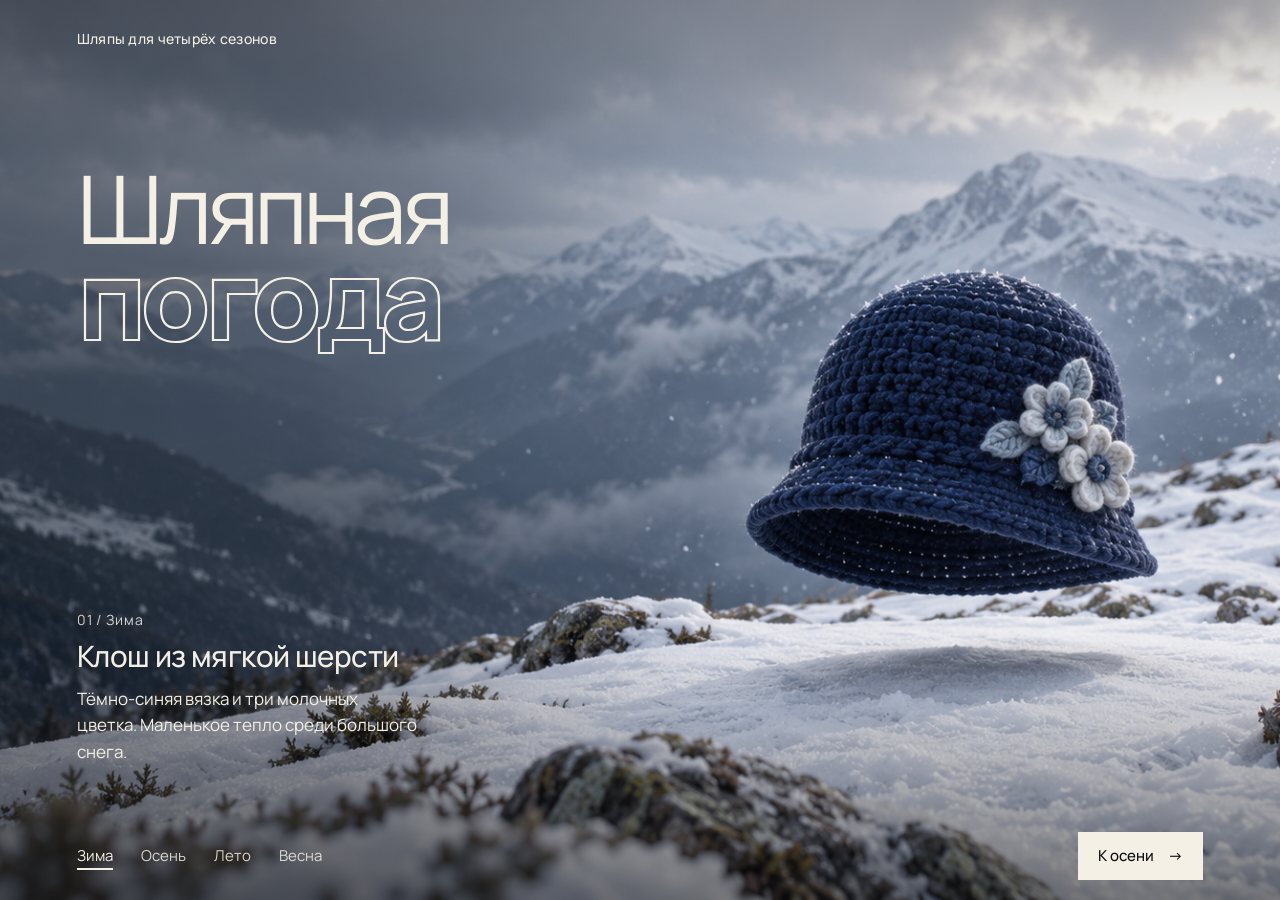
==== commit cb4537cf: "Fix outlined glyphs and strengthen seasonal layout and navigation" ====
--- a/index.html
+++ b/index.html
@@ -7,6 +7,7 @@
 <meta name='description' content='Горный остров, четыре сезона и своя шляпа к каждой погоде.'>
 <meta name='theme-color' content='#0b0c0d'>
 <link rel='preload' href='assets/fonts/manrope-variable.ttf' as='font' type='font/ttf' crossorigin>
+<link rel='preload' href='assets/fonts/hat-weather-display.woff2' as='font' type='font/woff2' crossorigin>
 <link rel='stylesheet' href='styles.css'>
 <script>document.documentElement.classList.add('js')</script>
 <script src='app.js' defer></script>
--- a/styles.css
+++ b/styles.css
@@ -6,12 +6,22 @@
   font-display: swap;
 }
 
+@font-face {
+  font-family: 'HatWeather Display';
+  src: url('assets/fonts/hat-weather-display.woff2') format('woff2');
+  font-weight: 800;
+  font-style: normal;
+  font-display: swap;
+}
+
 :root {
   --ink: 11 12 13;
   --ivory: #f4f0e6;
   --muted: rgb(244 240 230 / .86);
   --pad: clamp(20px, 6vw, 96px);
   --copy-bottom: clamp(112px, 15vh, 152px);
+  --title-top: clamp(92px, 18vh, 176px);
+  --minimum-scene-height: 560px;
   color-scheme: dark;
 }
 
@@ -104,9 +114,10 @@
 .title {
   position: absolute;
   z-index: 3;
-  top: clamp(92px, 18vh, 176px);
+  top: max(var(--title-top), var(--title-reserve-top, 0px));
   left: var(--pad);
-  max-width: 42vw;
+  max-width: calc(100% - var(--pad) * 2);
+  overflow-wrap: anywhere;
   font-weight: 400;
   font-size: clamp(52px, min(7.4vw, 13vh), 112px);
   line-height: .98;
@@ -118,6 +129,7 @@
 }
 
 .title__weather {
+  font-family: 'HatWeather Display', 'Manrope', 'Segoe UI', Arial, sans-serif;
   margin-top: -.1em;
   font-size: 1.18em;
   font-weight: 800;
@@ -144,7 +156,7 @@
 /* Scenes */
 
 .scene {
-  --s: .5;
+  --s: .32;
   --top: .24;
   position: relative;
   min-height: 100svh;
@@ -153,16 +165,16 @@
 }
 
 .scene[data-season='autumn'] {
-  --s: .5;
+  --s: .28;
 }
 
 .scene[data-season='summer'] {
-  --s: .64;
-  --top: .36;
+  --s: .42;
+  --top: .3;
 }
 
 .scene[data-season='spring'] {
-  --s: .56;
+  --s: .34;
   --top: .3;
 }
 
@@ -188,16 +200,16 @@
     linear-gradient(0deg, rgb(var(--ink) / .5) 0, rgb(var(--ink) / 0) 28%), /* taste-skill-ignore: neutral photo scrim for navigation contrast */
     linear-gradient(90deg, /* taste-skill-ignore: neutral photo scrim for readable typography */
       rgb(var(--ink) / var(--s)) 0,
-      rgb(var(--ink) / calc(var(--s) * .72)) 26%,
-      rgb(var(--ink) / calc(var(--s) * .24)) 44%,
-      rgb(var(--ink) / 0) 58%);
+      rgb(var(--ink) / calc(var(--s) * .76)) 24%,
+      rgb(var(--ink) / calc(var(--s) * .22)) 42%,
+      rgb(var(--ink) / 0) 54%);
 }
 
 .scene__copy {
   position: absolute;
   z-index: 1;
   left: var(--pad);
-  bottom: var(--copy-bottom);
+  bottom: max(var(--copy-bottom), var(--copy-reserve, 0px));
   width: min(30rem, 42vw);
 }
 
@@ -220,7 +232,7 @@
   margin-top: 12px;
   font-size: 17px;
   line-height: 1.55;
-  color: var(--muted);
+  color: var(--ivory);
 }
 
 /* Navigation */
@@ -299,7 +311,7 @@
 
 .js .stage {
   height: 100svh;
-  min-height: 560px;
+  min-height: var(--minimum-scene-height);
   overflow: hidden;
 }
 
@@ -330,11 +342,14 @@
 
 .js:not(.is-ready) .scene, .js.is-instant .scene { transition: none; }
 .status.is-error {
-  position: absolute; z-index: 5; left: var(--pad); bottom: 88px;
-  width: min(32rem, calc(100% - var(--pad) * 2)); height: auto;
+  position: absolute; z-index: 5; left: var(--pad);
+  bottom: max(var(--copy-bottom), var(--copy-reserve, 0px));
+  width: min(30rem, calc(100% - var(--pad) * 2)); height: auto;
   clip: auto; white-space: normal; margin: 0; padding: 12px 16px;
   background: rgb(var(--ink) / .92); color: var(--ivory); font-size: 15px;
 }
+
+.stage:has(.status.is-error) .scene.is-active .scene__copy { visibility: hidden; }
 
 /* If app.js never runs, hash links still reveal their scene */
 .js:not(.is-ready) .scenes:has(.scene:target) .scene {
@@ -354,6 +369,8 @@
   :root {
     --pad: 20px;
     --copy-bottom: calc(136px + env(safe-area-inset-bottom));
+    --title-top: 64px;
+    --minimum-scene-height: 760px;
   }
 
   .site-top {
@@ -361,8 +378,6 @@
   }
 
   .title {
-    top: 64px;
-    max-width: none;
     font-size: clamp(44px, 14vw, 64px);
   }
 
@@ -382,7 +397,7 @@
 
   .scene__shade {
     background: linear-gradient(180deg, /* taste-skill-ignore: neutral scrim protects mobile text without a separate panel */
-      rgb(var(--ink) / calc(var(--s) * .95)) 0,
+      rgb(var(--ink) / max(calc(var(--s) * .95), .42)) 0,
       rgb(var(--ink) / calc(var(--s) * .6)) 16%,
       rgb(var(--ink) / 0) 26%,
       rgb(var(--ink) / 0) calc(var(--mobile-photo-height) * .62),
@@ -419,16 +434,14 @@
     justify-content: space-between;
   }
 
-  .status.is-error { bottom: calc(124px + env(safe-area-inset-bottom)); }
-
   .js .stage {
-    height: max(100svh, 760px);
+    height: max(100svh, var(--minimum-scene-height));
     min-height: 0;
   }
 }
 
 @media (max-width: 380px) {
-  .title { top: 60px; }
+  :root { --title-top: 60px; }
 }
 
 @media (prefers-reduced-motion: reduce) {
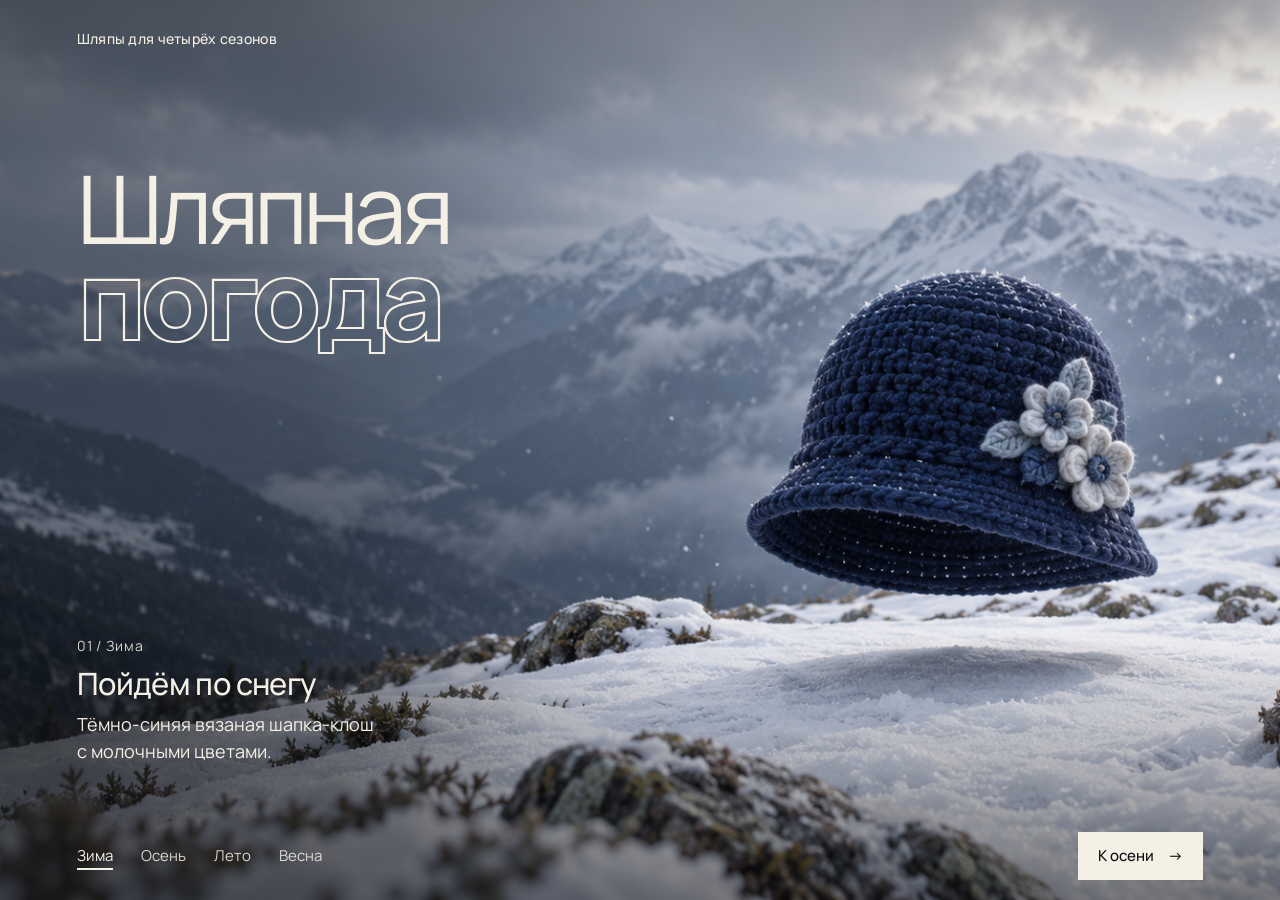
==== commit e07d1b8c: "Give seasonal captions a shared voice and plan forward camera flights" ====
--- a/index.html
+++ b/index.html
@@ -27,8 +27,8 @@
         <div class='scene__shade' aria-hidden='true'></div>
         <div class='scene__copy'>
           <p class='scene__mood'>01 / Зима</p>
-          <h2 class='scene__title' id='winter-title'>Клош из мягкой шерсти</h2>
-          <p class='scene__text'>Тёмно-синяя вязка и три молочных цветка. Маленькое тепло среди большого снега.</p>
+          <h2 class='scene__title' id='winter-title'>Пойдём по снегу</h2>
+          <p class='scene__text'>Тёмно-синяя вязаная шапка-клош с&nbsp;молочными цветами.</p>
         </div>
       </section>
 
@@ -37,8 +37,8 @@
         <div class='scene__shade' aria-hidden='true'></div>
         <div class='scene__copy'>
           <p class='scene__mood'>02 / Осень</p>
-          <h2 class='scene__title' id='autumn-title'>Клош из красного фетра</h2>
-          <p class='scene__text'>Мягкая форма, асимметричные поля и аккуратный узел сбоку. Красный в тон осени.</p>
+          <h2 class='scene__title' id='autumn-title'>Пойдём длинной дорогой</h2>
+          <p class='scene__text'>Фетровый клош кирпично-красного цвета.</p>
         </div>
       </section>
 
@@ -47,8 +47,8 @@
         <div class='scene__shade' aria-hidden='true'></div>
         <div class='scene__copy'>
           <p class='scene__mood'>03 / Лето</p>
-          <h2 class='scene__title' id='summer-title'>Плетёная шляпа из рафии</h2>
-          <p class='scene__text'>Широкие поля и льняная лента песочного цвета. Для долгого дня на солнце.</p>
+          <h2 class='scene__title' id='summer-title'>Пойдём к озеру</h2>
+          <p class='scene__text'>Широкополая шляпа из&nbsp;рафии с&nbsp;льняной лентой.</p>
         </div>
       </section>
 
@@ -57,8 +57,8 @@
         <div class='scene__shade' aria-hidden='true'></div>
         <div class='scene__copy'>
           <p class='scene__mood'>04 / Весна</p>
-          <h2 class='scene__title' id='spring-title'>Панама из хлопка</h2>
-          <p class='scene__text'>Серо-голубая ткань в мелкий цветок, мягкий бант и бронзовая пуговица. Для прохладного утра.</p>
+          <h2 class='scene__title' id='spring-title'>Пойдём раньше обычного</h2>
+          <p class='scene__text'>Серо-голубая хлопковая панама с&nbsp;мелкими цветами.</p>
         </div>
       </section>
     </div>
--- a/styles.css
+++ b/styles.css
@@ -196,6 +196,7 @@
   inset: 0;
   pointer-events: none;
   background:
+    radial-gradient(ellipse 36rem 14rem at 0 calc(100% - var(--copy-bottom) - 40px), rgb(var(--ink) / .52), rgb(var(--ink) / 0)), /* taste-skill-ignore: feathered local scrim protects captions on detailed terrain */
     linear-gradient(180deg, rgb(var(--ink) / var(--top)) 0, rgb(var(--ink) / 0) 18%), /* taste-skill-ignore: neutral photo scrim for header contrast */
     linear-gradient(0deg, rgb(var(--ink) / .5) 0, rgb(var(--ink) / 0) 28%), /* taste-skill-ignore: neutral photo scrim for navigation contrast */
     linear-gradient(90deg, /* taste-skill-ignore: neutral photo scrim for readable typography */
@@ -222,17 +223,19 @@
 .scene__title {
   margin-top: 10px;
   font-weight: 500;
-  font-size: clamp(24px, 2.3vw, 34px);
+  font-size: clamp(25px, 2.4vw, 36px);
   line-height: 1.15;
   letter-spacing: -.02em;
+  text-wrap: balance;
 }
 
 .scene__text {
-  max-width: 34ch;
-  margin-top: 12px;
-  font-size: 17px;
-  line-height: 1.55;
+  max-width: 40ch;
+  margin-top: 10px;
+  font-size: 18px;
+  line-height: 1.5;
   color: var(--ivory);
+  text-wrap: pretty;
 }
 
 /* Navigation */
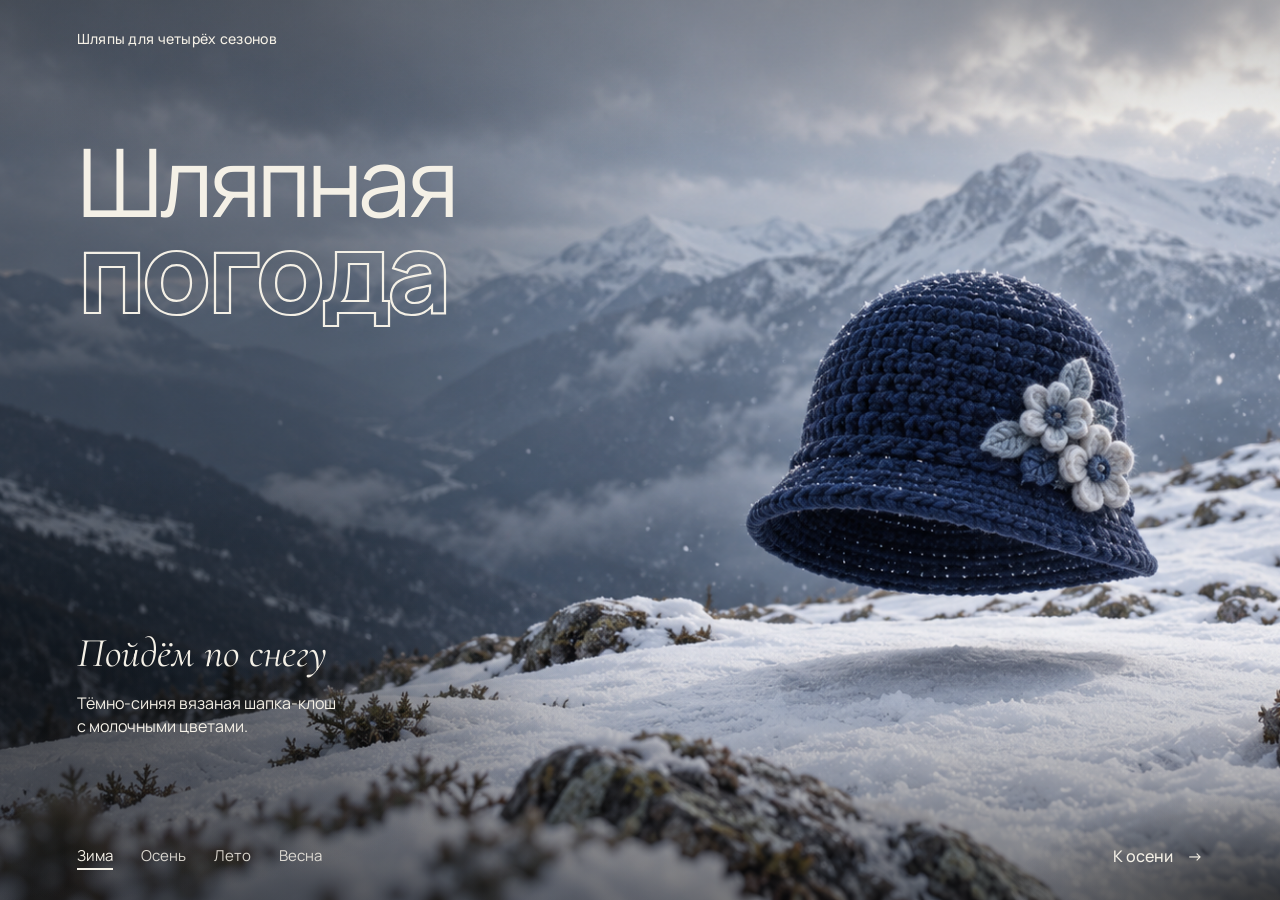
==== commit 54d61d50: "Refine seasonal typography and add spring-winter pilot" ====
--- a/index.html
+++ b/index.html
@@ -8,7 +8,8 @@
 <meta name='theme-color' content='#0b0c0d'>
 <link rel='preload' href='assets/fonts/manrope-variable.ttf' as='font' type='font/ttf' crossorigin>
 <link rel='preload' href='assets/fonts/hat-weather-display.woff2' as='font' type='font/woff2' crossorigin>
-<link rel='stylesheet' href='styles.css'>
+<link rel='preload' href='assets/fonts/cormorant-garamond-italic.ttf' as='font' type='font/ttf' crossorigin>
+<link rel='stylesheet' href='styles.css?v=20261026-editorial3'>
 <script>document.documentElement.classList.add('js')</script>
 <script src='app.js' defer></script>
 </head>
@@ -26,7 +27,7 @@
         <img class='scene__img' src='assets/keyframes/winter-v6.png' width='1672' height='941' fetchpriority='high' decoding='async' alt='Тёмно-синяя вязаная шапка с молочными цветами над снежным гребнем в пасмурный день'>
         <div class='scene__shade' aria-hidden='true'></div>
         <div class='scene__copy'>
-          <p class='scene__mood'>01 / Зима</p>
+          <p class='scene__mood sr-only'>01 / Зима</p>
           <h2 class='scene__title' id='winter-title'>Пойдём по снегу</h2>
           <p class='scene__text'>Тёмно-синяя вязаная шапка-клош с&nbsp;молочными цветами.</p>
         </div>
@@ -36,7 +37,7 @@
         <img class='scene__img' src='assets/keyframes/autumn-v6.png' width='1672' height='941' decoding='async' alt='Кирпично-красная фетровая шляпа-клош в тихой лесной долине в тёплом боковом свете'>
         <div class='scene__shade' aria-hidden='true'></div>
         <div class='scene__copy'>
-          <p class='scene__mood'>02 / Осень</p>
+          <p class='scene__mood sr-only'>02 / Осень</p>
           <h2 class='scene__title' id='autumn-title'>Пойдём длинной дорогой</h2>
           <p class='scene__text'>Фетровый клош кирпично-красного цвета.</p>
         </div>
@@ -46,7 +47,7 @@
         <img class='scene__img' src='assets/keyframes/summer-v7.png' width='1672' height='941' decoding='async' alt='Светлая шляпа из рафии с широкими полями и льняной лентой над песчаным берегом спокойного озера'>
         <div class='scene__shade' aria-hidden='true'></div>
         <div class='scene__copy'>
-          <p class='scene__mood'>03 / Лето</p>
+          <p class='scene__mood sr-only'>03 / Лето</p>
           <h2 class='scene__title' id='summer-title'>Пойдём к озеру</h2>
           <p class='scene__text'>Широкополая шляпа из&nbsp;рафии с&nbsp;льняной лентой.</p>
         </div>
@@ -56,7 +57,7 @@
         <img class='scene__img' src='assets/keyframes/spring-v6.png' width='1672' height='941' decoding='async' alt='Серо-голубая хлопковая панама в мелкий цветок под редкой сакурой над туманной долиной'>
         <div class='scene__shade' aria-hidden='true'></div>
         <div class='scene__copy'>
-          <p class='scene__mood'>04 / Весна</p>
+          <p class='scene__mood sr-only'>04 / Весна</p>
           <h2 class='scene__title' id='spring-title'>Пойдём раньше обычного</h2>
           <p class='scene__text'>Серо-голубая хлопковая панама с&nbsp;мелкими цветами.</p>
         </div>
--- a/styles.css
+++ b/styles.css
@@ -7,6 +7,14 @@
 }
 
 @font-face {
+  font-family: 'Cormorant Garamond';
+  src: url('assets/fonts/cormorant-garamond-italic.ttf') format('truetype');
+  font-weight: 300 700;
+  font-style: italic;
+  font-display: swap;
+}
+
+@font-face {
   font-family: 'HatWeather Display';
   src: url('assets/fonts/hat-weather-display.woff2') format('woff2');
   font-weight: 800;
@@ -19,8 +27,8 @@
   --ivory: #f4f0e6;
   --muted: rgb(244 240 230 / .86);
   --pad: clamp(20px, 6vw, 96px);
-  --copy-bottom: clamp(112px, 15vh, 152px);
-  --title-top: clamp(92px, 18vh, 176px);
+  --copy-bottom: clamp(136px, 18vh, 184px);
+  --title-top: clamp(92px, 15vh, 152px);
   --minimum-scene-height: 560px;
   color-scheme: dark;
 }
@@ -121,7 +129,7 @@
   font-weight: 400;
   font-size: clamp(52px, min(7.4vw, 13vh), 112px);
   line-height: .98;
-  letter-spacing: -.055em;
+  letter-spacing: -.045em;
 }
 
 .title span {
@@ -134,7 +142,7 @@
   font-size: 1.18em;
   font-weight: 800;
   line-height: .96;
-  letter-spacing: -.055em;
+  letter-spacing: -.045em;
 }
 
 @supports (-webkit-text-stroke: 1px white) {
@@ -168,6 +176,10 @@
   --s: .28;
 }
 
+.scene[data-season='winter'] {
+  --nav-scrim: .62;
+}
+
 .scene[data-season='summer'] {
   --s: .42;
   --top: .3;
@@ -196,7 +208,8 @@
   inset: 0;
   pointer-events: none;
   background:
-    radial-gradient(ellipse 36rem 14rem at 0 calc(100% - var(--copy-bottom) - 40px), rgb(var(--ink) / .52), rgb(var(--ink) / 0)), /* taste-skill-ignore: feathered local scrim protects captions on detailed terrain */
+    radial-gradient(ellipse 17rem 7rem at 100% 100%, rgb(var(--ink) / var(--nav-scrim, 0)), rgb(var(--ink) / 0)), /* taste-skill-ignore: local winter snow scrim keeps the navigation readable */
+    radial-gradient(ellipse 36rem 14rem at 0 calc(100% - max(var(--copy-bottom), var(--copy-reserve, 0px)) - 56px), rgb(var(--ink) / .52), rgb(var(--ink) / 0)), /* taste-skill-ignore: feathered local scrim follows the actual caption reserve */
     linear-gradient(180deg, rgb(var(--ink) / var(--top)) 0, rgb(var(--ink) / 0) 18%), /* taste-skill-ignore: neutral photo scrim for header contrast */
     linear-gradient(0deg, rgb(var(--ink) / .5) 0, rgb(var(--ink) / 0) 28%), /* taste-skill-ignore: neutral photo scrim for navigation contrast */
     linear-gradient(90deg, /* taste-skill-ignore: neutral photo scrim for readable typography */
@@ -221,19 +234,20 @@
 }
 
 .scene__title {
-  margin-top: 10px;
-  font-weight: 500;
-  font-size: clamp(25px, 2.4vw, 36px);
-  line-height: 1.15;
-  letter-spacing: -.02em;
+  font-family: 'Cormorant Garamond', Georgia, serif;
+  font-style: italic;
+  font-weight: 400;
+  font-size: clamp(34px, 3.2vw, 46px);
+  line-height: 1.06;
+  letter-spacing: 0;
   text-wrap: balance;
 }
 
 .scene__text {
-  max-width: 40ch;
-  margin-top: 10px;
-  font-size: 18px;
-  line-height: 1.5;
+  max-width: 34ch;
+  margin-top: 16px;
+  font-size: 16px;
+  line-height: 1.45;
   color: var(--ivory);
   text-wrap: pretty;
 }
@@ -254,6 +268,7 @@
 
 .season-nav__list {
   display: flex;
+  flex-wrap: wrap;
   gap: 4px;
   margin-left: -12px;
 }
@@ -295,19 +310,21 @@
   align-items: center;
   gap: 14px;
   min-height: 48px;
-  padding: 0 20px;
+  padding: 0;
   border: 0;
   border-radius: 0;
-  background: var(--ivory);
-  color: rgb(var(--ink));
-  font-size: 15px;
+  background: transparent;
+  color: var(--ivory);
+  font-size: 16px;
   font-weight: 500;
   cursor: pointer;
 }
 
+.next__arrow { transition: transform 180ms cubic-bezier(.23, 1, .32, 1); }
+
 @media (hover: hover) and (pointer: fine) {
   .season-nav__link:hover { color: var(--ivory); }
-  .next:hover { background: #fff; color: rgb(var(--ink)); }
+  .next:hover .next__arrow { transform: translateX(4px); }
 }
 
 /* Enhanced: one pinned scene at a time */
@@ -393,18 +410,25 @@
     object-position: 86% 50%;
   }
 
-  .scene { --mobile-photo-height: min(100%, 170vw); }
-  .scene[data-season='summer'] { --mobile-photo-height: min(100%, 160vw); }
+  .scene {
+    --mobile-photo-limit: 170vw;
+    --mobile-photo-height: min(100%, var(--mobile-photo-limit));
+    --copy-bottom: calc(136px + env(safe-area-inset-bottom));
+  }
+  .scene[data-season='summer'] { --mobile-photo-limit: 160vw; }
   .scene[data-season='autumn'] .scene__img { object-position: 76% 50%; }
   .scene[data-season='spring'] .scene__img { object-position: 83% 50%; }
 
   .scene__shade {
-    background: linear-gradient(180deg, /* taste-skill-ignore: neutral scrim protects mobile text without a separate panel */
+    background:
+      radial-gradient(ellipse 32rem 9rem at 0 calc(100% - max(var(--copy-bottom), var(--copy-reserve, 0px)) - 44px), rgb(var(--ink) / .4), rgb(var(--ink) / 0)), /* taste-skill-ignore: local photo contrast under the editorial caption */
+      linear-gradient(180deg, /* taste-skill-ignore: feathered photo edge retains the approved complete hat crop */
       rgb(var(--ink) / max(calc(var(--s) * .95), .42)) 0,
       rgb(var(--ink) / calc(var(--s) * .6)) 16%,
       rgb(var(--ink) / 0) 26%,
       rgb(var(--ink) / 0) calc(var(--mobile-photo-height) * .62),
-      rgb(var(--ink) / .86) calc(var(--mobile-photo-height) * .9),
+      rgb(var(--ink) / .48) calc(var(--mobile-photo-height) * .85),
+      rgb(var(--ink) / .9) calc(var(--mobile-photo-height) * .97),
       rgb(var(--ink)) var(--mobile-photo-height));
   }
 
@@ -414,7 +438,7 @@
   }
 
   .scene__title {
-    font-size: 22px;
+    font-size: clamp(28px, 8.2vw, 34px);
   }
 
   .scene__text {
@@ -425,15 +449,26 @@
     bottom: calc(12px + env(safe-area-inset-bottom));
     flex-direction: column;
     align-items: stretch;
-    gap: 8px;
+    gap: 4px;
   }
 
   .season-nav__list {
-    justify-content: space-between;
-    margin: 0 -12px;
-  }
+    display: grid;
+    grid-template-columns: repeat(auto-fit, minmax(4.25em, 1fr));
+    gap: 0;
+    margin: 0;
+    font-size: 15px;
+  }
+
+  .season-nav__list > li { display: flex; justify-content: center; min-width: 0; }
+  .season-nav__list > li:first-child { justify-content: flex-start; }
+  .season-nav__list > li:last-child { justify-content: flex-end; }
+  .season-nav__link { padding-inline: 0; font-size: inherit; }
+  .season-nav__link::after { left: 0; right: 0; }
 
   .next {
+    align-self: flex-end;
+    min-width: 112px;
     justify-content: space-between;
   }
 
@@ -448,6 +483,7 @@
 }
 
 @media (prefers-reduced-motion: reduce) {
+  .next__arrow { transition: none; }
   .js .scene,
   .js .scene.is-active {
     transition: none;
